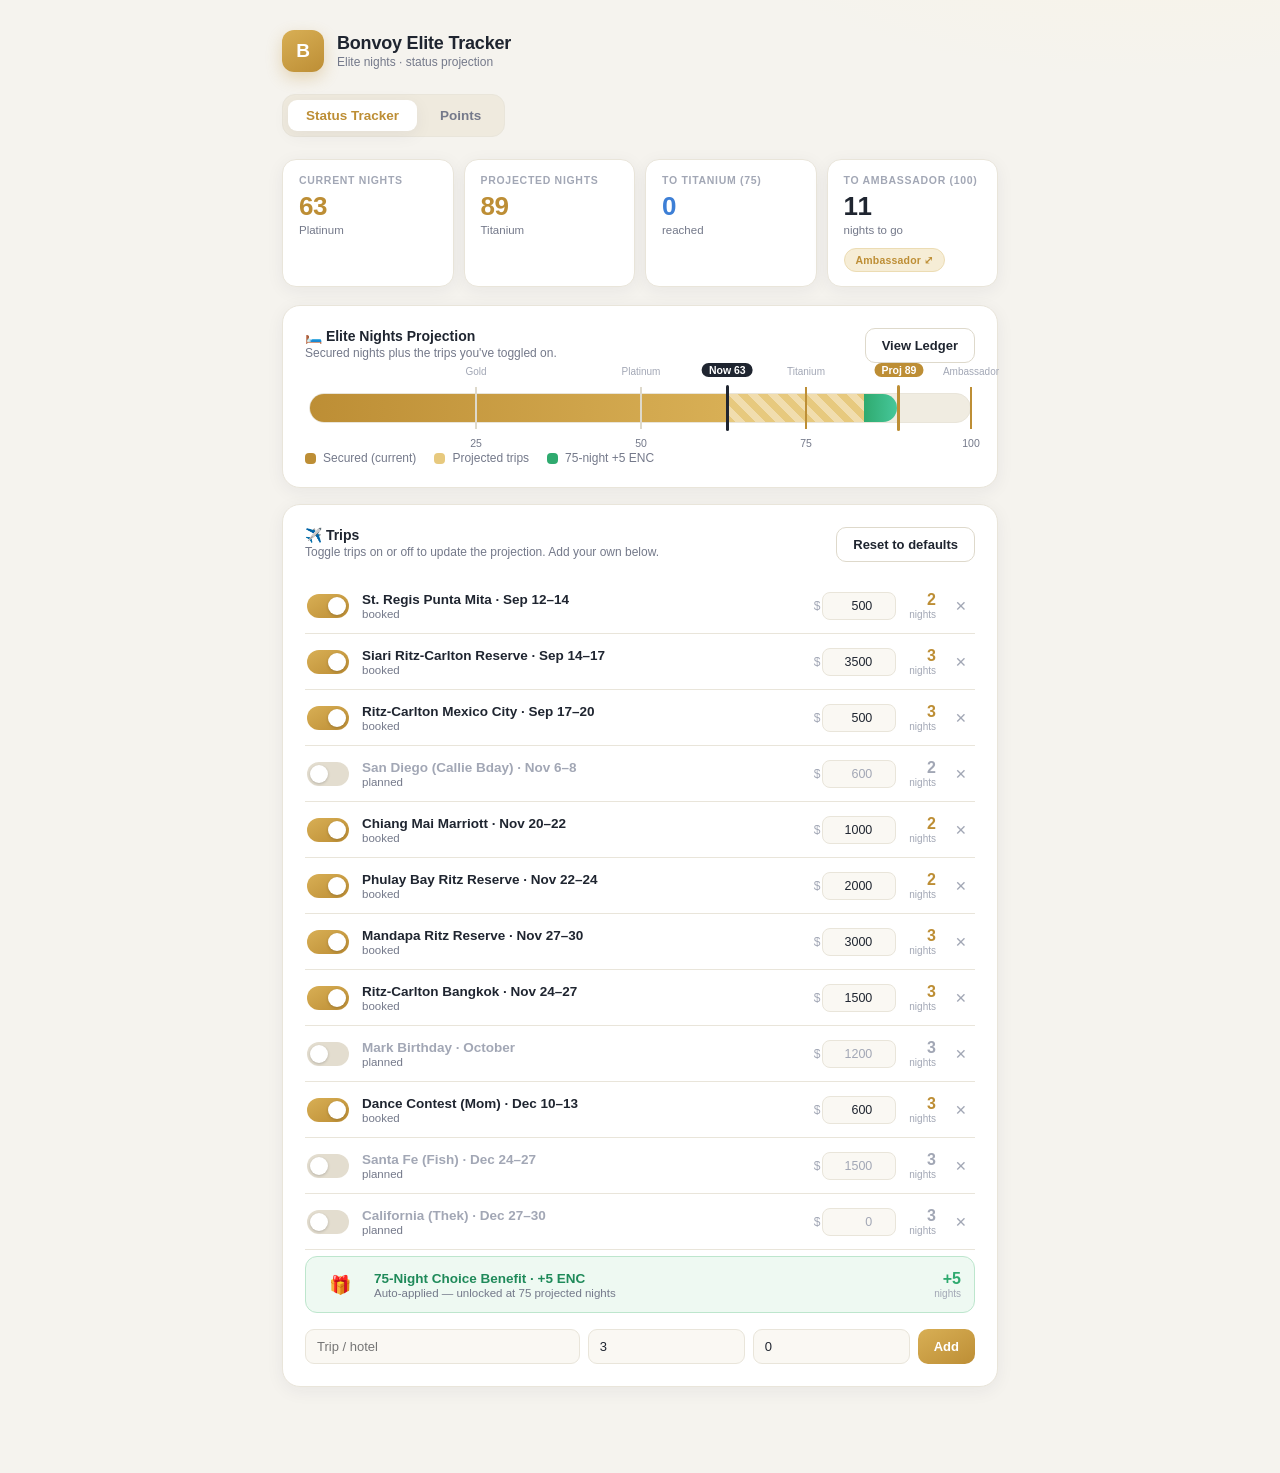
==== BonvoyTracker/index.html @ 9caab759 "Bonvoy: San Diego is planned + toggled off (defaults + migration) Co-Authored-By: Claude Opus 4.8 <n" ====
<!DOCTYPE html>
<html lang="en">
<head>
<meta charset="UTF-8" />
<meta name="viewport" content="width=device-width, initial-scale=1.0" />
<title>Bonvoy Elite Tracker</title>
<style>
  :root{
    --bg:#f5f3ee;
    --card:#ffffff;
    --ink:#1f2530;
    --muted:#74798a;
    --faint:#a2a7b5;
    --line:#e9e5da;
    --line-2:#ded9cb;
    --gold:#bd8e35;
    --gold-2:#d8af55;
    --gold-soft:#f6edd6;
    --green:#2faa6f;
    --blue:#3d7fd6;
    --amber:#d99a2b;
    --red:#d65b5b;
    --radius:18px;
    --shadow:0 4px 18px rgba(40,40,60,0.06);
    --shadow-lg:0 18px 50px rgba(40,40,60,0.18);
  }
  *{box-sizing:border-box;}
  html,body{margin:0;padding:0;}
  body{
    background:
      radial-gradient(900px 500px at 90% -15%, #faf3e2, transparent 60%),
      var(--bg);
    color:var(--ink);
    font-family:-apple-system,BlinkMacSystemFont,"Segoe UI",Inter,Roboto,Helvetica,Arial,sans-serif;
    -webkit-font-smoothing:antialiased;
    min-height:100vh;
  }
  .wrap{max-width:760px;margin:0 auto;padding:30px 22px 70px;}

  header.app{display:flex;align-items:center;gap:13px;margin-bottom:22px;}
  header .badge{width:42px;height:42px;border-radius:12px;background:linear-gradient(150deg,var(--gold-2),var(--gold));
    display:flex;align-items:center;justify-content:center;color:#fff;font-weight:800;font-size:19px;box-shadow:0 6px 16px rgba(189,142,53,.3);}
  header h1{font-size:18px;margin:0;font-weight:700;letter-spacing:-.2px;}
  header p{margin:1px 0 0;font-size:12px;color:var(--muted);}

  nav.tabs{display:flex;gap:5px;background:#efeade;border:1px solid var(--line);
    padding:5px;border-radius:13px;width:fit-content;margin-bottom:22px;}
  nav.tabs button{background:transparent;border:none;color:var(--muted);padding:8px 18px;border-radius:9px;
    font-size:13.5px;font-weight:600;cursor:pointer;transition:.15s;}
  nav.tabs button.active{background:var(--card);color:var(--gold);box-shadow:var(--shadow);}

  .view{display:none;animation:fade .22s ease;}
  .view.active{display:block;}
  @keyframes fade{from{opacity:0;transform:translateY(5px);}to{opacity:1;transform:none;}}

  .card{background:var(--card);border:1px solid var(--line);border-radius:var(--radius);padding:22px;box-shadow:var(--shadow);margin-bottom:16px;}
  .card h2{font-size:14px;margin:0 0 3px;font-weight:700;display:flex;align-items:center;gap:8px;}
  .card .sub{font-size:12px;color:var(--muted);margin:0 0 18px;}
  .head-row{display:flex;align-items:flex-start;justify-content:space-between;gap:12px;margin-bottom:16px;}
  .head-row h2{margin-bottom:2px;}
  .head-row .sub{margin:0;}

  /* stat row */
  .stats{display:flex;gap:10px;margin-bottom:18px;flex-wrap:wrap;}
  .stat{flex:1;min-width:120px;background:var(--card);border:1px solid var(--line);border-radius:14px;padding:14px 16px;box-shadow:var(--shadow);}
  .stat .l{font-size:10.5px;text-transform:uppercase;letter-spacing:.7px;color:var(--faint);font-weight:700;}
  .stat .v{font-size:26px;font-weight:800;margin-top:5px;letter-spacing:-.5px;}
  .stat .s{font-size:11.5px;color:var(--muted);margin-top:2px;}
  .stat.gold .v{color:var(--gold);}
  .stat.green .v{color:var(--green);}
  .stat.blue .v{color:var(--blue);}
  .stat .v.sm{font-size:18px;}
  .stat.expandable{cursor:pointer;transition:.15s;display:flex;flex-direction:column;}
  .stat.expandable:hover{border-color:var(--gold);box-shadow:0 6px 18px rgba(189,142,53,.16);}
  .tile-expand{margin-top:12px;align-self:flex-start;background:var(--gold-soft);border:1px solid #ecdcb3;color:var(--gold);
    font-size:10.5px;font-weight:700;padding:5px 11px;border-radius:999px;cursor:pointer;transition:.15s;letter-spacing:.2px;}
  .tile-expand:hover{background:linear-gradient(150deg,var(--gold-2),var(--gold));color:#fff;border-color:transparent;}

  /* projection bar */
  .track-wrap{margin:30px 4px 8px;}
  .track{position:relative;height:30px;border-radius:999px;background:#f0ece1;border:1px solid var(--line);}
  .seg{position:absolute;top:0;bottom:0;}
  .seg.secured{background:linear-gradient(90deg,var(--gold),var(--gold-2));border-radius:999px 0 0 999px;}
  .seg.proj{background:repeating-linear-gradient(45deg,#e7c97e,#e7c97e 7px,#f1ddae 7px,#f1ddae 14px);}
  .seg.bonus{background:linear-gradient(90deg,#2faa6f,#46c79a);}
  .seg.cap{border-radius:0 999px 999px 0;}
  .milestone{position:absolute;top:-7px;bottom:-7px;width:2px;background:var(--line-2);}
  .milestone.major{background:var(--gold);}
  .milestone .tk{position:absolute;bottom:-20px;left:50%;transform:translateX(-50%);font-size:10.5px;color:var(--muted);}
  .milestone .nm{position:absolute;top:-21px;left:50%;transform:translateX(-50%);font-size:10px;color:var(--faint);white-space:nowrap;}
  .marker{position:absolute;top:-9px;bottom:-9px;width:3px;border-radius:3px;z-index:4;}
  .marker .lab{position:absolute;top:-22px;left:50%;transform:translateX(-50%);font-size:10.5px;font-weight:700;padding:1px 7px;border-radius:7px;white-space:nowrap;}
  .marker.now{background:var(--ink);}
  .marker.now .lab{background:var(--ink);color:#fff;}
  .marker.pj{background:var(--gold);}
  .marker.pj .lab{background:var(--gold);color:#fff;}
  .legend{display:flex;gap:18px;margin-top:28px;}
  .legend span{font-size:12px;color:var(--muted);display:flex;align-items:center;gap:7px;}
  .dot{width:11px;height:11px;border-radius:4px;}
  .dot.secured{background:var(--gold);}
  .dot.proj{background:#e7c97e;}
  .dot.bonus{background:#2faa6f;}

  /* trips */
  .trip{display:flex;align-items:center;gap:13px;padding:13px 2px;border-bottom:1px solid var(--line);}
  .trip:last-of-type{border-bottom:none;}
  .trip .info{flex:1;}
  .trip .nm{font-size:13.5px;font-weight:600;}
  .trip .meta{font-size:11.5px;color:var(--muted);margin-top:1px;}
  .trip .nights{text-align:right;}
  .trip .nights b{font-size:16px;color:var(--gold);}
  .trip .nights span{font-size:10px;color:var(--faint);display:block;}
  .trip.off .nm,.trip.off .nights b{color:var(--faint);}
  .trip-trash{background:none;border:none;color:var(--faint);cursor:pointer;font-size:14px;padding:4px 6px;border-radius:6px;}
  .trip-trash:hover{color:var(--red);background:#fbe9e9;}
  .trip.bonus-trip{background:#eef9f2;border:1px solid #bde6cd;border-radius:12px;padding:13px;margin-top:6px;}
  .trip.bonus-trip .nm{color:#1f8a5a;}
  .trip.bonus-trip .nights b{color:#2faa6f;}
  .trip .gift{width:42px;height:24px;display:flex;align-items:center;justify-content:center;font-size:18px;flex:none;}
  .tspend{display:flex;align-items:center;gap:2px;flex:none;}
  .tspend .cur{font-size:12px;color:var(--faint);}
  .tspend .spend-in{width:74px;background:#faf8f3;border:1px solid var(--line);border-radius:8px;padding:6px 8px;font-size:12.5px;color:var(--ink);text-align:right;font-variant-numeric:tabular-nums;}
  .tspend .spend-in:focus{outline:none;border-color:var(--gold);background:#fff;}
  .trip.off .tspend .spend-in{color:var(--faint);}

  .sw{position:relative;width:42px;height:24px;flex:none;}
  .sw input{opacity:0;width:0;height:0;}
  .sw .slider{position:absolute;inset:0;background:#e3ddcf;border-radius:999px;transition:.2s;cursor:pointer;}
  .sw .slider:before{content:"";position:absolute;width:18px;height:18px;left:3px;top:3px;background:#fff;border-radius:50%;transition:.2s;box-shadow:0 1px 3px rgba(0,0,0,.2);}
  .sw input:checked + .slider{background:linear-gradient(150deg,var(--gold-2),var(--gold));}
  .sw input:checked + .slider:before{transform:translateX(18px);}

  .btn{background:var(--card);border:1px solid var(--line-2);color:var(--ink);border-radius:10px;padding:9px 16px;
    font-size:13px;font-weight:600;cursor:pointer;transition:.15s;}
  .btn:hover{border-color:var(--gold);color:var(--gold);}
  .btn.gold{background:linear-gradient(150deg,var(--gold-2),var(--gold));color:#fff;border:none;}
  .btn.gold:hover{filter:brightness(1.05);color:#fff;}
  .btn.link{background:none;border:none;color:var(--gold);padding:6px 4px;}
  .btn.link:hover{text-decoration:underline;}
  .back-btn{background:var(--card);border:1px solid var(--line-2);color:var(--muted);border-radius:10px;
    padding:8px 14px;font-size:13px;font-weight:600;cursor:pointer;margin-bottom:16px;transition:.15s;box-shadow:var(--shadow);}
  .back-btn:hover{border-color:var(--gold);color:var(--gold);}

  /* add trip form */
  .add{display:grid;grid-template-columns:1.4fr .8fr .8fr auto;gap:8px;margin-top:16px;}
  .add input{background:#faf8f3;border:1px solid var(--line);border-radius:9px;padding:9px 11px;font-size:13px;color:var(--ink);width:100%;}
  .add input:focus{outline:none;border-color:var(--gold);}

  /* ambassador */
  .lp-row{display:flex;justify-content:space-between;font-size:12.5px;margin-bottom:7px;}
  .lp-row .r{font-weight:700;}
  .lp{height:13px;border-radius:999px;background:#f0ece1;border:1px solid var(--line);position:relative;overflow:hidden;margin-bottom:22px;}
  .lp .f{position:absolute;left:0;top:0;bottom:0;border-radius:999px;}
  .lp .p{position:absolute;top:0;bottom:0;background:repeating-linear-gradient(45deg,#e7c97e,#e7c97e 6px,#f1ddae 6px,#f1ddae 12px);}
  .bd{margin-top:6px;border:1px solid var(--line);border-radius:13px;padding:6px 14px;background:#faf8f3;}
  .bd-h{font-size:10.5px;text-transform:uppercase;letter-spacing:.6px;color:var(--faint);font-weight:700;padding:10px 0 6px;}
  .bd-row{display:flex;justify-content:space-between;gap:12px;font-size:12.5px;padding:7px 0;border-top:1px solid #efece4;color:var(--ink);}
  .bd-row span:first-child{color:var(--muted);}
  .bd-row span:last-child{font-weight:600;font-variant-numeric:tabular-nums;}
  .bd-row.zero span{color:var(--faint);}
  .bd-row.total{font-weight:700;}
  .bd-row.total span{color:var(--ink);}
  .bd-row.total span:last-child{color:var(--green);}
  .verdict{display:flex;gap:12px;align-items:flex-start;padding:15px;border-radius:13px;border:1px solid var(--line);background:#faf8f3;margin-top:18px;}
  .verdict.good{background:#eef9f2;border-color:#bde6cd;}
  .verdict.warn{background:#fdf6e7;border-color:#f0dca6;}
  .verdict .ic{font-size:18px;}
  .verdict .t{font-size:13.5px;font-weight:700;}
  .verdict .d{font-size:12.5px;color:var(--muted);margin-top:2px;}

  /* modal */
  .modal-bg{position:fixed;inset:0;background:rgba(30,30,45,.45);backdrop-filter:blur(2px);display:none;align-items:flex-start;justify-content:center;padding:40px 18px;z-index:50;}
  .modal-bg.open{display:flex;}
  .modal{background:var(--card);border-radius:18px;box-shadow:var(--shadow-lg);max-width:640px;width:100%;max-height:84vh;overflow:auto;}
  .modal .mh{display:flex;align-items:center;justify-content:space-between;padding:18px 22px;border-bottom:1px solid var(--line);position:sticky;top:0;background:var(--card);}
  .modal .mh h2{margin:0;font-size:15px;}
  .modal .mclose{background:none;border:none;font-size:20px;cursor:pointer;color:var(--muted);line-height:1;}
  table{width:100%;border-collapse:collapse;font-size:12.5px;}
  thead th{text-align:left;font-size:10px;text-transform:uppercase;letter-spacing:.5px;color:var(--faint);font-weight:700;padding:9px 14px;border-bottom:1px solid var(--line);position:sticky;top:57px;background:var(--card);}
  tbody td{padding:9px 14px;border-bottom:1px solid #f1eee6;}
  td.n,th.n{text-align:right;font-variant-numeric:tabular-nums;white-space:nowrap;}
  .rt{font-weight:700;color:var(--gold);}
  .chip{font-size:11px;font-weight:600;padding:2px 8px;border-radius:999px;white-space:nowrap;}
  .c-completed{background:#eaf7ef;color:#2faa6f;}
  .c-booked{background:#fdf3df;color:#bd8e35;}
  .c-planned{background:#eaf1fb;color:#3d7fd6;}
  .c-promo{background:#f3edfb;color:#8a5fc0;}
  .c-creditcard{background:#eef0f8;color:#5a6bb0;}
  .c-choice{background:#e8f7f5;color:#1f9d8b;}
  .muted{color:var(--muted);}
  .qual-ctl{display:flex;justify-content:space-between;align-items:center;font-size:12.5px;color:var(--muted);margin:-6px 0 18px;}
  .qual-ctl input{width:96px;background:#faf8f3;border:1px solid var(--line);border-radius:8px;padding:5px 7px;font-size:12.5px;text-align:right;color:var(--ink);font-variant-numeric:tabular-nums;}
  .qual-ctl input:focus{outline:none;border-color:var(--gold);}
  /* points */
  .pts-ctl{display:grid;grid-template-columns:repeat(auto-fit,minmax(180px,1fr));gap:18px;}
  .pts-ctl label{display:flex;flex-direction:column;gap:7px;font-size:10.5px;text-transform:uppercase;letter-spacing:.6px;color:var(--faint);font-weight:700;}
  .pts-ctl select{appearance:none;-webkit-appearance:none;background:#faf8f3 url("data:image/svg+xml;charset=UTF-8,%3Csvg xmlns='http://www.w3.org/2000/svg' width='12' height='8'%3E%3Cpath fill='none' stroke='%23bd8e35' stroke-width='2' d='M1 1l5 5 5-5'/%3E%3C/svg%3E") no-repeat right 14px center;border:1px solid var(--line);border-radius:11px;padding:12px 38px 12px 14px;font-size:13.5px;color:var(--ink);font-weight:600;cursor:pointer;transition:.15s;box-shadow:var(--shadow);}
  .pts-ctl select:hover{border-color:var(--line-2);}
  .pts-ctl select:focus{outline:none;border-color:var(--gold);}
  #pts-table thead th{position:static;}
  #pts-table th,#pts-table td{padding:9px 7px;}
  #pts-table .mini-sel{padding:5px 4px;font-size:11px;max-width:104px;}
  #pts-table .spend-edit{width:64px;}
  .spend-edit{width:82px;background:#faf8f3;border:1px solid var(--line);border-radius:8px;padding:5px 7px;font-size:12.5px;color:var(--ink);text-align:right;font-variant-numeric:tabular-nums;}
  .spend-edit:focus{outline:none;border-color:var(--gold);background:#fff;}
  .mini-sel{background:#faf8f3;border:1px solid var(--line);border-radius:8px;padding:5px 6px;font-size:11.5px;color:var(--ink);font-weight:600;}
  .rate-edit{width:52px;background:#faf8f3;border:1px solid var(--line);border-radius:8px;padding:5px 6px;font-size:12.5px;color:var(--ink);text-align:right;font-variant-numeric:tabular-nums;}
  .mini-sel:focus,.rate-edit:focus{outline:none;border-color:var(--gold);background:#fff;}
  .promo-row{display:flex;align-items:center;gap:12px;padding:11px 2px;border-bottom:1px solid var(--line);}
  .promo-row:last-child{border-bottom:none;}
  .promo-row .pn{flex:1;font-size:13.5px;font-weight:600;}
  .promo-row .pp{font-size:13px;color:var(--gold);font-weight:700;}
  .bal-input{width:100%;background:transparent;border:none;border-bottom:2px dashed var(--line-2);font-size:26px;font-weight:800;color:var(--gold);letter-spacing:-.5px;padding:0 0 3px;font-variant-numeric:tabular-nums;}
  .bal-input:focus{outline:none;border-bottom-color:var(--gold);}
  tr.pl-open td{color:var(--muted);}
  tr.pl-open td:first-child{color:var(--ink);font-weight:600;}
  tr.pl-total td{border-top:2px solid var(--line-2);background:#faf8f3;font-weight:700;}
  @media(max-width:600px){.add{grid-template-columns:1fr 1fr;}.stats .stat{min-width:45%;}.pts-ctl{grid-template-columns:1fr;}}
</style>
</head>
<body>
<div class="wrap">
  <header class="app">
    <div class="badge">B</div>
    <div><h1>Bonvoy Elite Tracker</h1><p>Elite nights · status projection</p></div>
  </header>

  <nav class="tabs" id="tabs">
    <button data-tab="projection" class="active">Status Tracker</button>
    <button data-tab="points">Points</button>
  </nav>

  <!-- PROJECTION -->
  <section class="view active" id="view-projection">
    <div class="stats" id="proj-stats"></div>

    <div class="card">
      <div class="head-row">
        <div><h2>🛏️ Elite Nights Projection</h2><p class="sub">Secured nights plus the trips you've toggled on.</p></div>
        <button class="btn" id="ledger-btn">View Ledger</button>
      </div>
      <div class="track-wrap"><div class="track" id="track"></div></div>
      <div class="legend">
        <span><i class="dot secured"></i>Secured (current)</span>
        <span><i class="dot proj"></i>Projected trips</span>
        <span id="legend-bonus" style="display:none"><i class="dot bonus"></i>75-night +5 ENC</span>
      </div>
    </div>

    <div class="card">
      <div class="head-row">
        <div><h2>✈️ Trips</h2><p class="sub">Toggle trips on or off to update the projection. Add your own below.</p></div>
        <button class="btn" id="reset-btn" title="Clear saved edits and reload the built-in defaults">Reset to defaults</button>
      </div>
      <div id="trip-list"></div>
      <div class="add">
        <input id="t-name" placeholder="Trip / hotel" />
        <input id="t-nights" type="number" min="1" value="3" placeholder="Nights" />
        <input id="t-spend" type="number" min="0" value="0" placeholder="Spend $" />
        <button class="btn gold" id="t-add">Add</button>
      </div>
    </div>
  </section>

  <!-- AMBASSADOR -->
  <section class="view" id="view-ambassador">
    <button class="back-btn" id="amb-back">‹ Back to Status Tracker</button>
    <div class="stats" id="amb-stats"></div>
    <div class="card">
      <div class="head-row"><div><h2>👑 Ambassador Elite</h2><p class="sub">Requires 100 elite nights <b>and</b> $23,000 qualifying spend.</p></div></div>
      <div class="lp-row"><span>Elite Nights</span><span class="r" id="amb-n-lab"></span></div>
      <div class="lp"><div class="f" id="amb-n-f" style="background:var(--gold)"></div><div class="p" id="amb-n-p"></div></div>
      <div class="lp-row"><span>Qualifying Spend</span><span class="r" id="amb-s-lab"></span></div>
      <div class="lp"><div class="f" id="amb-s-f" style="background:var(--green)"></div><div class="p" id="amb-s-p"></div></div>
      <div class="qual-ctl"><span>Qualifying spend to date (actual)</span><span>$<input id="amb-qual" type="number" min="0" step="100"></span></div>
      <div id="amb-breakdown"></div>
      <div id="amb-verdict"></div>
    </div>
  </section>

  <!-- POINTS -->
  <section class="view" id="view-points">
    <div class="stats">
      <div class="stat gold">
        <div class="l">Total Points</div>
        <div class="v"><input id="pts-balance" class="bal-input" type="number" min="0" step="1000" placeholder="0"></div>
        <div class="s">current balance — editable</div>
      </div>
      <div class="stat green">
        <div class="l">Earned so far</div>
        <div class="v" id="pts-earned">0</div>
        <div class="s">completed stays</div>
      </div>
      <div class="stat gold">
        <div class="l">Projected Total</div>
        <div class="v" id="pts-projtotal">0</div>
        <div class="s">total + upcoming + promos</div>
      </div>
    </div>

    <div class="card">
      <div class="head-row">
        <div><h2>Upcoming — projected balance</h2><p class="sub">Toggled-on trips ahead, each adding to your Total Points. Status &amp; spend are editable per stay.</p></div>
        <button class="btn" id="pts-ledger-btn">View Ledger</button>
      </div>
      <div style="overflow-x:auto"><table id="pts-table"></table></div>
    </div>

    <div class="card">
      <div class="head-row"><div><h2>✨ Bonus &amp; promo points</h2><p class="sub">Welcome bonuses, promotions, or points not tied to a stay.</p></div></div>
      <div id="promo-list"></div>
      <div class="add" style="grid-template-columns:2fr 1fr auto;margin-top:14px">
        <input id="promo-name" placeholder="e.g. Q3 double-points promo">
        <input id="promo-pts" type="number" min="0" step="500" placeholder="Points">
        <button class="btn gold" id="promo-add">Add</button>
      </div>
    </div>
  </section>
</div>

<!-- LEDGER MODAL -->
<div class="modal-bg" id="modal-bg">
  <div class="modal">
    <div class="mh"><h2>📒 Elite Night Ledger</h2><button class="mclose" id="modal-close">✕</button></div>
    <table><thead><tr><th>Status</th><th>Item</th><th class="n">Nights</th><th class="n">Running</th><th class="n">Spend</th></tr></thead>
      <tbody id="ledger-body"></tbody></table>
  </div>
</div>

<!-- POINTS LEDGER MODAL (past stays) -->
<div class="modal-bg" id="pts-modal-bg">
  <div class="modal">
    <div class="mh"><h2>🎯 Points Ledger — past stays</h2><button class="mclose" id="pts-modal-close">✕</button></div>
    <table><thead><tr><th>Stay</th><th>Status</th><th>Card</th><th class="n">Spend</th><th class="n">Points</th><th class="n">Running</th></tr></thead>
      <tbody id="pts-hist-body"></tbody></table>
  </div>
</div>

<script>
const AMB_SPEND = 23000;
const money = n => '$'+Number(n||0).toLocaleString();
function statusFor(n){ if(n>=100)return'Ambassador'; if(n>=75)return'Titanium'; if(n>=50)return'Platinum'; if(n>=25)return'Gold'; if(n>=10)return'Silver'; return'Member'; }

// Secured ledger = nights you already hold (61). Completed-stay spend is editable & persisted;
// hotel-stay spends below are pre-filled ESTIMATES you can adjust.
function defaultSecured(){return[
  {id:'cc1', status:'creditcard', label:'Bonvoy Brilliant (+25 ENC)', nights:25, spend:0, editable:false},
  {id:'cc2', status:'creditcard', label:'Bonvoy Business (+15 ENC)', nights:15, spend:0, editable:false},
  {id:'s1',  status:'completed',  label:'Ritz-Carlton Half Moon Bay · Mar 21–23', nights:2, spend:3000, editable:true},
  {id:'p1',  status:'promo',      label:'Promotional Elite Night Credit', nights:1, spend:0, editable:false},
  {id:'s2',  status:'completed',  label:'Ritz-Carlton Dallas Las Colinas · May 20–21', nights:1, spend:400, editable:true},
  {id:'s3',  status:'completed',  label:'Renaissance Dallas · May 23–24', nights:1, spend:250, editable:true},
  {id:'s4',  status:'completed',  label:'Renaissance Austin · May 24–25', nights:1, spend:250, editable:true},
  {id:'s5',  status:'completed',  label:'Renaissance Austin · May 25–28', nights:3, spend:750, editable:true},
  {id:'ch1', status:'choice',     label:'50-Night Choice Benefit (+5 ENC)', nights:5, spend:0, editable:false},
  {id:'s6',  status:'completed',  label:'Courtyard NYC Central Park · May 31–Jun 7', nights:7, spend:2450, editable:true},
  {id:'s7',  status:'completed',  label:'Vespera Resort Pismo Beach · Sep 5–7', nights:2, spend:400, editable:true},
];}
let SECURED = loadSecured();
function loadSecured(){
  let sec=null;
  try{const s=JSON.parse(localStorage.getItem('bonvoy_secured_v1'));if(Array.isArray(s)&&s.length)sec=s;}catch(e){}
  if(!sec) sec=defaultSecured();
  // one-time: fold in the now-completed Vespera Pismo Beach stay
  try{
    if(localStorage.getItem('bonvoy_mig_vespera')!=='1'){
      const v=defaultSecured().find(e=>e.id==='s7');
      if(v && !sec.some(e=>e.id==='s7')) sec.push(v);
      localStorage.setItem('bonvoy_mig_vespera','1');
    }
  }catch(e){}
  return sec;
}
function saveSecured(){ localStorage.setItem('bonvoy_secured_v1', JSON.stringify(SECURED)); }
const securedNights = ()=>SECURED.reduce((s,e)=>s+Number(e.nights||0),0);
const securedSpend  = ()=>SECURED.reduce((s,e)=>s+Number(e.spend||0),0);
// Qualifying spend to date (authoritative actual; editable on the Ambassador tab)
let QUAL = (()=>{ const v=localStorage.getItem('bonvoy_qual_v1'); return v!==null?Number(v):6695; })();
function saveQual(){ localStorage.setItem('bonvoy_qual_v1', String(QUAL)); }

// ---- Points model ----
const TIER_BONUS={Silver:0.10,Gold:0.25,Platinum:0.50,Titanium:0.75,Ambassador:0.75};
const CARD_MULT={brilliant:6,business:6,amexplat:5,csr:10,none:0};
const CARD_LABEL={brilliant:'Brilliant 6×',business:'Business 6×',amexplat:'Amex Platinum 5×',csr:'CSR 10×',none:'No card'};
const CARD_KEYS=['brilliant','business','amexplat','csr','none'];
const CARD_SHORT={brilliant:'Brilliant',business:'Business',amexplat:'Amex Plat',csr:'CSR',none:'None'};
let PTS = loadPts();
function loadPts(){ try{const s=JSON.parse(localStorage.getItem('bonvoy_pts_v1'));if(s&&s.tier)return s;}catch(e){} return {tier:'Platinum',card:'brilliant',base:10}; }
function savePts(){ localStorage.setItem('bonvoy_pts_v1', JSON.stringify(PTS)); }

function defaultTrips(){return[
  {id:'stregis_pm', status:'booked', name:'St. Regis Punta Mita · Sep 12–14',       nights:2, spend:500,  on:true},
  {id:'siari',      status:'booked', name:'Siari Ritz-Carlton Reserve · Sep 14–17', nights:3, spend:3500, on:true},
  {id:'b1', status:'booked',  name:'Ritz-Carlton Mexico City · Sep 17–20', nights:3, spend:500,  on:true},
  {id:'sandiego', status:'planned', name:'San Diego (Callie Bday) · Nov 6–8', nights:2, spend:600, on:false},
  {id:'b2', status:'booked',  name:'Chiang Mai Marriott · Nov 20–22',      nights:2, spend:1000, on:true},
  {id:'b3', status:'booked',  name:'Phulay Bay Ritz Reserve · Nov 22–24',  nights:2, spend:2000, on:true},
  {id:'b4', status:'booked',  name:'Mandapa Ritz Reserve · Nov 27–30',     nights:3, spend:3000, on:true},
  {id:'b5', status:'booked',  name:'Ritz-Carlton Bangkok · Nov 24–27',     nights:3, spend:1500, on:true},
  {id:'h2', status:'planned', name:'Mark Birthday · October',              nights:3, spend:1200, on:false},
  {id:'dance', status:'booked', name:'Dance Contest (Mom) · Dec 10–13',    nights:3, spend:600,  on:true},
  {id:'santafe',      status:'planned', name:'Santa Fe (Fish) · Dec 24–27', nights:3, spend:1500, on:false},
  {id:'santafe_thek', status:'planned', name:'California (Thek) · Dec 27–30', nights:3, spend:0,  on:false},
];}

let TRIPS = load();
function load(){
  let trips=null;
  try{const s=JSON.parse(localStorage.getItem('bonvoy_v2'));if(Array.isArray(s)&&s.length)trips=s;}catch(e){}
  if(!trips) trips=defaultTrips();
  // one-time migration: fold the Sept 2026 trips into already-saved data
  try{
    if(localStorage.getItem('bonvoy_mig_sept2026')!=='1'){
      defaultTrips().filter(d=>['pismo','stregis_pm','siari'].includes(d.id))
        .forEach(n=>{ if(!trips.some(t=>t.id===n.id)) trips.push(n); });
      localStorage.setItem('bonvoy_mig_sept2026','1');
    }
    // one-time: remove Bridget Birthday (h1) — it's the Pismo Beach trip now
    if(localStorage.getItem('bonvoy_mig_rm_bridget')!=='1'){
      trips=trips.filter(t=>t.id!=='h1');
      localStorage.setItem('bonvoy_mig_rm_bridget','1');
    }
    // one-time: December Vacation is 3 nights / $5,000
    if(localStorage.getItem('bonvoy_mig_dec3n')!=='1'){
      const d=trips.find(t=>t.id==='h3'); if(d){ d.nights=3; d.spend=5000; }
      localStorage.setItem('bonvoy_mig_dec3n','1');
    }
    // one-time: add Dance Contest (Mom) trip
    if(localStorage.getItem('bonvoy_mig_dance')!=='1'){
      const d=defaultTrips().find(t=>t.id==='dance');
      if(d && !trips.some(t=>t.id==='dance')) trips.push(d);
      localStorage.setItem('bonvoy_mig_dance','1');
    }
    // one-time: Ritz-Carlton Bangkok is booked
    if(localStorage.getItem('bonvoy_mig_bkk_booked')!=='1'){
      const d=trips.find(t=>t.id==='b5'); if(d) d.status='booked';
      localStorage.setItem('bonvoy_mig_bkk_booked','1');
    }
    // one-time: Pismo Beach is past — remove from upcoming trips (now in completed history)
    if(localStorage.getItem('bonvoy_mig_pismo_done')!=='1'){
      trips=trips.filter(t=>t.id!=='pismo');
      localStorage.setItem('bonvoy_mig_pismo_done','1');
    }
    // one-time: add Santa Fe (potential) trip
    if(localStorage.getItem('bonvoy_mig_santafe')!=='1'){
      const d=defaultTrips().find(t=>t.id==='santafe');
      if(d && !trips.some(t=>t.id==='santafe')) trips.push(d);
      localStorage.setItem('bonvoy_mig_santafe','1');
    }
    // one-time: replace December Vacation with dated Santa Fe (Fish/Thek) trips
    if(localStorage.getItem('bonvoy_mig_dec_santafe')!=='1'){
      trips=trips.filter(t=>t.id!=='h3');
      const s=trips.find(t=>t.id==='santafe'); if(s){ s.name='Santa Fe (Fish) · Dec 24–27'; s.nights=3; }
      const th=defaultTrips().find(t=>t.id==='santafe_thek');
      if(th && !trips.some(t=>t.id==='santafe_thek')) trips.push(th);
      localStorage.setItem('bonvoy_mig_dec_santafe','1');
    }
    // one-time: Dec 27–30 (Thek) is California, not Santa Fe
    if(localStorage.getItem('bonvoy_mig_thek_ca')!=='1'){
      const t=trips.find(x=>x.id==='santafe_thek'); if(t) t.name='California (Thek) · Dec 27–30';
      localStorage.setItem('bonvoy_mig_thek_ca','1');
    }
    // one-time: Ritz Mexico City spend $500; add San Diego (Callie Bday) trip
    if(localStorage.getItem('bonvoy_mig_mxspend_sd')!=='1'){
      const mx=trips.find(t=>t.id==='b1'); if(mx) mx.spend=500;
      const sd=defaultTrips().find(t=>t.id==='sandiego');
      if(sd && !trips.some(t=>t.id==='sandiego')) trips.push(sd);
      localStorage.setItem('bonvoy_mig_mxspend_sd','1');
    }
    // one-time: San Diego is planned (not booked) and toggled off
    if(localStorage.getItem('bonvoy_mig_sd_planned')!=='1'){
      const sd=trips.find(t=>t.id==='sandiego'); if(sd){ sd.status='planned'; sd.on=false; }
      localStorage.setItem('bonvoy_mig_sd_planned','1');
    }
  }catch(e){}
  return trips;
}
function save(){ localStorage.setItem('bonvoy_v2', JSON.stringify(TRIPS)); }

function calc(){
  const onTrips = TRIPS.filter(t=>t.on);
  const tripNights = onTrips.reduce((s,t)=>s+Number(t.nights||0),0);
  const tripSpend  = onTrips.reduce((s,t)=>s+Number(t.spend||0),0);
  const baseProjected = securedNights() + tripNights;   // before the 75-night benefit
  const bonus75 = baseProjected >= 75 ? 5 : 0;          // +5 ENC unlocked at 75 projected nights
  return {
    current: securedNights(),
    baseProjected,
    bonus75,
    projected: baseProjected + bonus75,
    securedSpend: QUAL,
    projectedSpend: QUAL + tripSpend,
  };
}

const $ = s=>document.querySelector(s);

function render(){
  const c = calc();
  // stats
  $('#proj-stats').innerHTML = [
    {l:'Current Nights', v:c.current, s:statusFor(c.current), cls:'gold'},
    {l:'Projected Nights', v:c.projected, s:statusFor(c.projected), cls:'gold'},
    {l:'To Titanium (75)', v:Math.max(0,75-c.projected), s:c.projected>=75?'reached':'nights to go', cls:'blue'},
    {l:'To Ambassador (100)', v:Math.max(0,100-c.projected), s:c.projected>=100?'reached':'nights to go', cls:'', expand:true},
  ].map(x=>`<div class="stat ${x.cls} ${x.expand?'expandable':''}" ${x.expand?'data-expand="ambassador"':''}>
      <div class="l">${x.l}</div><div class="v">${x.v}</div><div class="s">${x.s}</div>
      ${x.expand?'<button class="tile-expand" data-expand="ambassador" title="Open Ambassador tracker">Ambassador&nbsp;⤢</button>':''}</div>`).join('');
  document.querySelectorAll('[data-expand]').forEach(el=>el.addEventListener('click',e=>{ e.stopPropagation(); activateTab('ambassador'); }));

  renderTrack(c);
  renderTrips(c);
  renderAmbassador(c);
  renderPoints(c);
  save(); saveSecured(); savePts();
}

function renderTrack(c){
  const pct = n=>Math.min(100,n); // domain 0..100 nights == 0..100%
  const tripExtra = c.baseProjected - c.current;       // nights from trips
  const projExtra = c.projected - c.current;           // total projected beyond now
  const ms=[25,50,75,100], names={25:'Gold',50:'Platinum',75:'Titanium',100:'Ambassador'};
  const milestones = ms.map(m=>`<div class="milestone ${m>=75?'major':''}" style="left:${pct(m)}%"><div class="nm">${names[m]}</div><div class="tk">${m}</div></div>`).join('');
  $('#track').innerHTML =
    `<div class="seg secured ${projExtra<=0?'cap':''}" style="left:0;width:${pct(c.current)}%"></div>`+
    (tripExtra>0?`<div class="seg proj ${c.bonus75?'':'cap'}" style="left:${pct(c.current)}%;width:${pct(tripExtra)}%"></div>`:'')+
    (c.bonus75?`<div class="seg bonus cap" style="left:${pct(c.baseProjected)}%;width:${pct(c.bonus75)}%"></div>`:'')+
    milestones+
    `<div class="marker now" style="left:${pct(c.current)}%"><div class="lab">Now ${c.current}</div></div>`+
    (projExtra>0?`<div class="marker pj" style="left:${pct(c.projected)}%"><div class="lab">Proj ${c.projected}</div></div>`:'');
  $('#legend-bonus').style.display = c.bonus75 ? 'flex' : 'none';
}

function renderTrips(c){
  const bonusRow = c.bonus75 ? `
    <div class="trip bonus-trip">
      <div class="gift">🎁</div>
      <div class="info"><div class="nm">75-Night Choice Benefit · +5 ENC</div><div class="meta">Auto-applied — unlocked at 75 projected nights</div></div>
      <div class="nights"><b>+5</b><span>nights</span></div>
    </div>` : '';
  $('#trip-list').innerHTML = TRIPS.map(t=>`
    <div class="trip ${t.on?'':'off'}">
      <label class="sw"><input type="checkbox" data-on="${t.id}" ${t.on?'checked':''}><span class="slider"></span></label>
      <div class="info"><div class="nm">${t.name}</div><div class="meta">${t.status}</div></div>
      <div class="tspend"><span class="cur">$</span><input class="spend-in" type="number" min="0" step="100" value="${t.spend}" data-spend="${t.id}" title="Estimated spend"></div>
      <div class="nights"><b>${t.nights}</b><span>nights</span></div>
      <button class="trip-trash" data-del="${t.id}">✕</button>
    </div>`).join('') + bonusRow;
  $('#trip-list').querySelectorAll('[data-on]').forEach(cb=>cb.addEventListener('change',e=>{
    const t=TRIPS.find(x=>x.id===e.target.dataset.on); if(t){t.on=e.target.checked; render();}
  }));
  $('#trip-list').querySelectorAll('[data-spend]').forEach(inp=>inp.addEventListener('change',e=>{
    const t=TRIPS.find(x=>x.id===e.target.dataset.spend); if(t){t.spend=Number(e.target.value)||0; render();}
  }));
  $('#trip-list').querySelectorAll('[data-del]').forEach(b=>b.addEventListener('click',e=>{
    TRIPS=TRIPS.filter(x=>x.id!==e.target.dataset.del); render();
  }));
}

function renderAmbassador(c){
  if(document.activeElement!==$('#amb-qual')) $('#amb-qual').value=QUAL;
  const nightPct=Math.min(100,(c.projected/100)*100), curNightPct=Math.min(100,(c.current/100)*100);
  const spendPct=Math.min(100,(c.projectedSpend/AMB_SPEND)*100), curSpendPct=Math.min(100,(c.securedSpend/AMB_SPEND)*100);
  $('#amb-stats').innerHTML=[
    {l:'Projected Nights', v:c.projected, s:`of 100 · ${Math.max(0,100-c.projected)} to go`, cls:'gold'},
    {l:'Projected Spend', v:money(c.projectedSpend), s:`of ${money(AMB_SPEND)}`, cls:'green', sm:true},
    {l:'Spend Remaining', v:money(Math.max(0,AMB_SPEND-c.projectedSpend)), s:'qualifying spend', cls:'', sm:true},
  ].map(x=>`<div class="stat ${x.cls}"><div class="l">${x.l}</div><div class="v ${x.sm?'sm':''}">${x.v}</div><div class="s">${x.s}</div></div>`).join('');

  $('#amb-n-lab').textContent=`${c.projected} / 100`;
  $('#amb-n-f').style.width=curNightPct+'%';
  $('#amb-n-p').style.left=curNightPct+'%'; $('#amb-n-p').style.width=(nightPct-curNightPct)+'%';
  $('#amb-s-lab').textContent=`${money(c.projectedSpend)} / ${money(AMB_SPEND)}`;
  $('#amb-s-f').style.width=curSpendPct+'%';
  $('#amb-s-p').style.left=curSpendPct+'%'; $('#amb-s-p').style.width=(spendPct-curSpendPct)+'%';

  // spend breakdown — where projected spend comes from
  const onTrips=TRIPS.filter(t=>t.on);
  let bd='';
  if(c.securedSpend>0) bd+=`<div class="bd-row"><span>Qualifying spend to date</span><span>${money(c.securedSpend)}</span></div>`;
  onTrips.forEach(t=>{ bd+=`<div class="bd-row ${t.spend?'':'zero'}"><span>${t.name}</span><span>${money(t.spend)}</span></div>`; });
  if(!onTrips.length && c.securedSpend===0) bd=`<div class="bd-row zero"><span>No projected trips turned on</span><span>—</span></div>`;
  $('#amb-breakdown').innerHTML=`<div class="bd"><div class="bd-h">Projected spend from trips turned on</div>${bd}
    <div class="bd-row total"><span>Projected total</span><span>${money(c.projectedSpend)}</span></div></div>`;

  const nightsOk=c.projected>=100, spendOk=c.projectedSpend>=AMB_SPEND;
  let v;
  if(nightsOk&&spendOk) v={cls:'good',ic:'👑',t:'On track for Ambassador',d:'Projected to clear both 100 nights and the spend requirement.'};
  else v={cls:'warn',ic:'⏳',t:'Not yet projected for Ambassador',d:`Need ${Math.max(0,100-c.projected)} more nights and ${money(Math.max(0,AMB_SPEND-c.projectedSpend))} more qualifying spend. Toggle on more trips to model a path.`};
  $('#amb-verdict').innerHTML=`<div class="verdict ${v.cls}" style="margin-top:18px"><div class="ic">${v.ic}</div><div><div class="t">${v.t}</div><div class="d">${v.d}</div></div></div>`;
}

const P = n => Math.round(n).toLocaleString();
const TIERS=['Silver','Gold','Platinum','Titanium','Ambassador'];
function tierOptions(sel){ return TIERS.map(t=>`<option value="${t}" ${t===sel?'selected':''}>${t}</option>`).join(''); }
function cardOptions(sel){ return CARD_KEYS.map(k=>`<option value="${k}" ${k===(sel||'brilliant')?'selected':''}>${CARD_SHORT[k]} ${CARD_MULT[k]}×</option>`).join(''); }

function ptRow(r, label, chip, runVal){
  return `<tr>
    <td>${r.name} <span class="chip ${chip}">${label}</span></td>
    <td><select class="tier-edit mini-sel" data-editid="${r.id}">${tierOptions(r.tier)}</select></td>
    <td><select class="card-edit mini-sel" data-editid="${r.id}">${cardOptions(r.cardKey)}</select></td>
    <td class="n">$<input class="spend-edit" type="number" min="0" step="50" value="${r.spend}" data-editid="${r.id}"></td>
    <td class="n">+${P(r.total)}</td>
    <td class="n rt">${P(runVal)}</td>
  </tr>`;
}

function renderPoints(c){
  const baseRate=Number(PTS.base)||10;
  if(document.activeElement!==$('#pts-balance')) $('#pts-balance').value = PTS.balance||'';

  const build=(arr,phase)=>arr.map(e=>{
    const tier=e.tier||PTS.tier, cardKey=e.card||PTS.card, cmult=CARD_MULT[cardKey], spend=Number(e.spend)||0;
    const base=spend*baseRate, elite=Math.round(base*TIER_BONUS[tier]), card=spend*cmult;
    return {id:e.id, name:e.name||e.label, spend, tier, cardKey, base, elite, card, total:base+elite+card, phase};
  });
  const earnedRows=build(SECURED.filter(e=>e.status==='completed'&&Number(e.spend)>0),'earned');
  const projRows=build(TRIPS.filter(t=>t.on&&Number(t.spend)>0),'projected');
  const rows=earnedRows.concat(projRows);
  const promos=PTS.promos||[];
  const promoPts=promos.reduce((s,p)=>s+Number(p.pts||0),0);
  const sum=(arr,k)=>arr.reduce((s,r)=>s+r[k],0);
  const earned=sum(earnedRows,'total'), proj=sum(projRows,'total');
  const balance=Number(PTS.balance)||0;
  const projTotal=balance+proj+promoPts;

  // three stat values (Total Points is a static, settable input)
  $('#pts-earned').textContent=P(earned);
  $('#pts-projtotal').textContent=P(projTotal);

  // promos list
  $('#promo-list').innerHTML = promos.length
    ? promos.map(p=>`<div class="promo-row"><div class="pn">${p.label}</div><div class="pp">${P(p.pts)} pts</div><button class="trip-trash" data-promodel="${p.id}">✕</button></div>`).join('')
    : '<p class="sub" style="margin:0">No bonus or promo points added yet.</p>';
  $('#promo-list').querySelectorAll('[data-promodel]').forEach(b=>b.addEventListener('click',e=>{
    PTS.promos=(PTS.promos||[]).filter(p=>p.id!==e.target.dataset.promodel); render();
  }));

  // ---- Upcoming ledger (on screen): running projected balance from Total Points ----
  const ledHead=`<thead><tr><th>Item</th><th>Status</th><th>Card</th><th class="n">Spend</th><th class="n">Points</th><th class="n">Balance</th></tr></thead>`;
  let run=balance;
  let up=`<tr class="pl-open"><td>Current balance</td><td></td><td></td><td class="n"></td><td class="n">—</td><td class="n rt">${P(run)}</td></tr>`;
  projRows.forEach(r=>{ run+=r.total; up+=ptRow(r,'Upcoming','c-planned',run); });
  promos.forEach(p=>{ run+=Number(p.pts||0); up+=`<tr><td>✨ ${p.label} <span class="chip c-promo">Promo</span></td><td></td><td></td><td class="n"></td><td class="n">+${P(p.pts)}</td><td class="n rt">${P(run)}</td></tr>`; });
  if(projRows.length===0&&promos.length===0) up+=`<tr><td colspan="6" style="color:var(--faint);padding:12px">No upcoming trips toggled on — toggle trips in Status Tracker, or add promo points above.</td></tr>`;
  up+=`<tr class="pl-total"><td>Projected balance</td><td></td><td></td><td></td><td></td><td class="n rt">${P(run)}</td></tr>`;
  $('#pts-table').innerHTML=ledHead+`<tbody>${up}</tbody>`;

  // ---- Past ledger (modal): running earned ----
  let er=0;
  $('#pts-hist-body').innerHTML = earnedRows.length
    ? earnedRows.map(r=>{ er+=r.total; return ptRow(r,'Earned','c-completed',er); }).join('')
      + `<tr class="pl-total"><td>Total earned</td><td></td><td></td><td></td><td></td><td class="n rt" style="color:var(--green)">${P(er)}</td></tr>`
    : `<tr><td colspan="6" style="color:var(--faint);padding:12px">No completed stays with spend yet.</td></tr>`;
}

function setField(id, field, val){
  const e=SECURED.find(x=>x.id===id)||TRIPS.find(x=>x.id===id);
  if(!e) return;
  if(field==='spend') e.spend=Number(val)||0;
  else e[field]=val;   // tier or card
  render();
  if($('#modal-bg').classList.contains('open')) renderLedger();
}

function renderLedger(){
  let rt=0;
  const secRows = SECURED.map(e=>{ rt+=e.nights; return row(e.status,e.label,e.nights,rt,e.spend,e.editable?e.id:null); }).join('');
  const c = calc();
  let tripRows = TRIPS.filter(t=>t.on).map(t=>{ rt+=Number(t.nights); return row(t.status,t.name,t.nights,rt,t.spend,t.id); }).join('');
  if(c.bonus75){ rt+=c.bonus75; tripRows += row('choice','75-Night Choice Benefit (+5 ENC)',c.bonus75,rt,0,null); }
  $('#ledger-body').innerHTML = secRows +
    `<tr><td colspan="5" style="padding:10px 14px;font-size:10px;text-transform:uppercase;letter-spacing:.6px;color:var(--faint);font-weight:700;background:#faf8f3;">Projected trips (toggled on)</td></tr>` +
    (tripRows||`<tr><td colspan="5" style="color:var(--faint);padding:12px 14px;">No trips toggled on.</td></tr>`);
}
function row(status,label,nights,rt,spend,editId){
  const names={completed:'Completed',booked:'Booked',planned:'Planned',promo:'Promo',creditcard:'Credit Card',choice:'Choice'};
  const spendCell = (editId!=null)
    ? `$<input class="spend-edit lg-spend" type="number" min="0" step="50" value="${spend||0}" data-editid="${editId}">`
    : (spend?money(spend):'—');
  return `<tr><td><span class="chip c-${status}">${names[status]}</span></td><td>${label}</td>
    <td class="n">+${nights}</td><td class="n rt">${rt}</td><td class="n">${spendCell}</td></tr>`;
}

// events
function activateTab(tab){
  document.querySelectorAll('#tabs button').forEach(b=>b.classList.toggle('active',b.dataset.tab===tab));
  document.querySelectorAll('.view').forEach(v=>v.classList.toggle('active',v.id==='view-'+tab));
  window.scrollTo({top:0,behavior:'smooth'});
}
$('#tabs').addEventListener('click',e=>{ if(e.target.tagName==='BUTTON') activateTab(e.target.dataset.tab); });
$('#amb-back').addEventListener('click',()=>activateTab('projection'));
$('#pts-balance').addEventListener('input',e=>{ PTS.balance=Number(e.target.value)||0; savePts(); render(); });
$('#amb-qual').addEventListener('input',e=>{ QUAL=Number(e.target.value)||0; saveQual(); render(); });
$('#reset-btn').addEventListener('click',()=>{
  if(confirm('Reset all trips and stays to the built-in defaults? This clears your saved edits on this device.')){
    Object.keys(localStorage).filter(k=>k.indexOf('bonvoy_')===0).forEach(k=>localStorage.removeItem(k));
    location.reload();
  }
});
$('#promo-add').addEventListener('click',()=>{
  const label=$('#promo-name').value.trim(), pts=Number($('#promo-pts').value)||0;
  if(!label||!pts) return;
  PTS.promos=PTS.promos||[]; PTS.promos.push({id:'pr'+Date.now(),label,pts});
  $('#promo-name').value=''; $('#promo-pts').value=''; render();
});
// unified per-stay editing across ledger + points table (spend / status / base rate)
document.addEventListener('change',e=>{
  const t=e.target; if(!t.dataset||!t.dataset.editid) return;
  if(t.classList.contains('spend-edit')) setField(t.dataset.editid,'spend',t.value);
  else if(t.classList.contains('tier-edit')) setField(t.dataset.editid,'tier',t.value);
  else if(t.classList.contains('card-edit')) setField(t.dataset.editid,'card',t.value);
});
$('#ledger-btn').addEventListener('click',()=>{ renderLedger(); $('#modal-bg').classList.add('open'); });
$('#modal-close').addEventListener('click',()=>$('#modal-bg').classList.remove('open'));
$('#modal-bg').addEventListener('click',e=>{ if(e.target.id==='modal-bg') $('#modal-bg').classList.remove('open'); });
$('#pts-ledger-btn').addEventListener('click',()=>$('#pts-modal-bg').classList.add('open'));
$('#pts-modal-close').addEventListener('click',()=>$('#pts-modal-bg').classList.remove('open'));
$('#pts-modal-bg').addEventListener('click',e=>{ if(e.target.id==='pts-modal-bg') $('#pts-modal-bg').classList.remove('open'); });
$('#t-add').addEventListener('click',()=>{
  const name=$('#t-name').value.trim(); if(!name)return;
  TRIPS.push({id:'u'+Date.now(),status:'planned',name,nights:Number($('#t-nights').value)||1,spend:Number($('#t-spend').value)||0,on:true});
  $('#t-name').value='';$('#t-nights').value=3;$('#t-spend').value=0; render();
});

render();
</script>
</body>
</html>
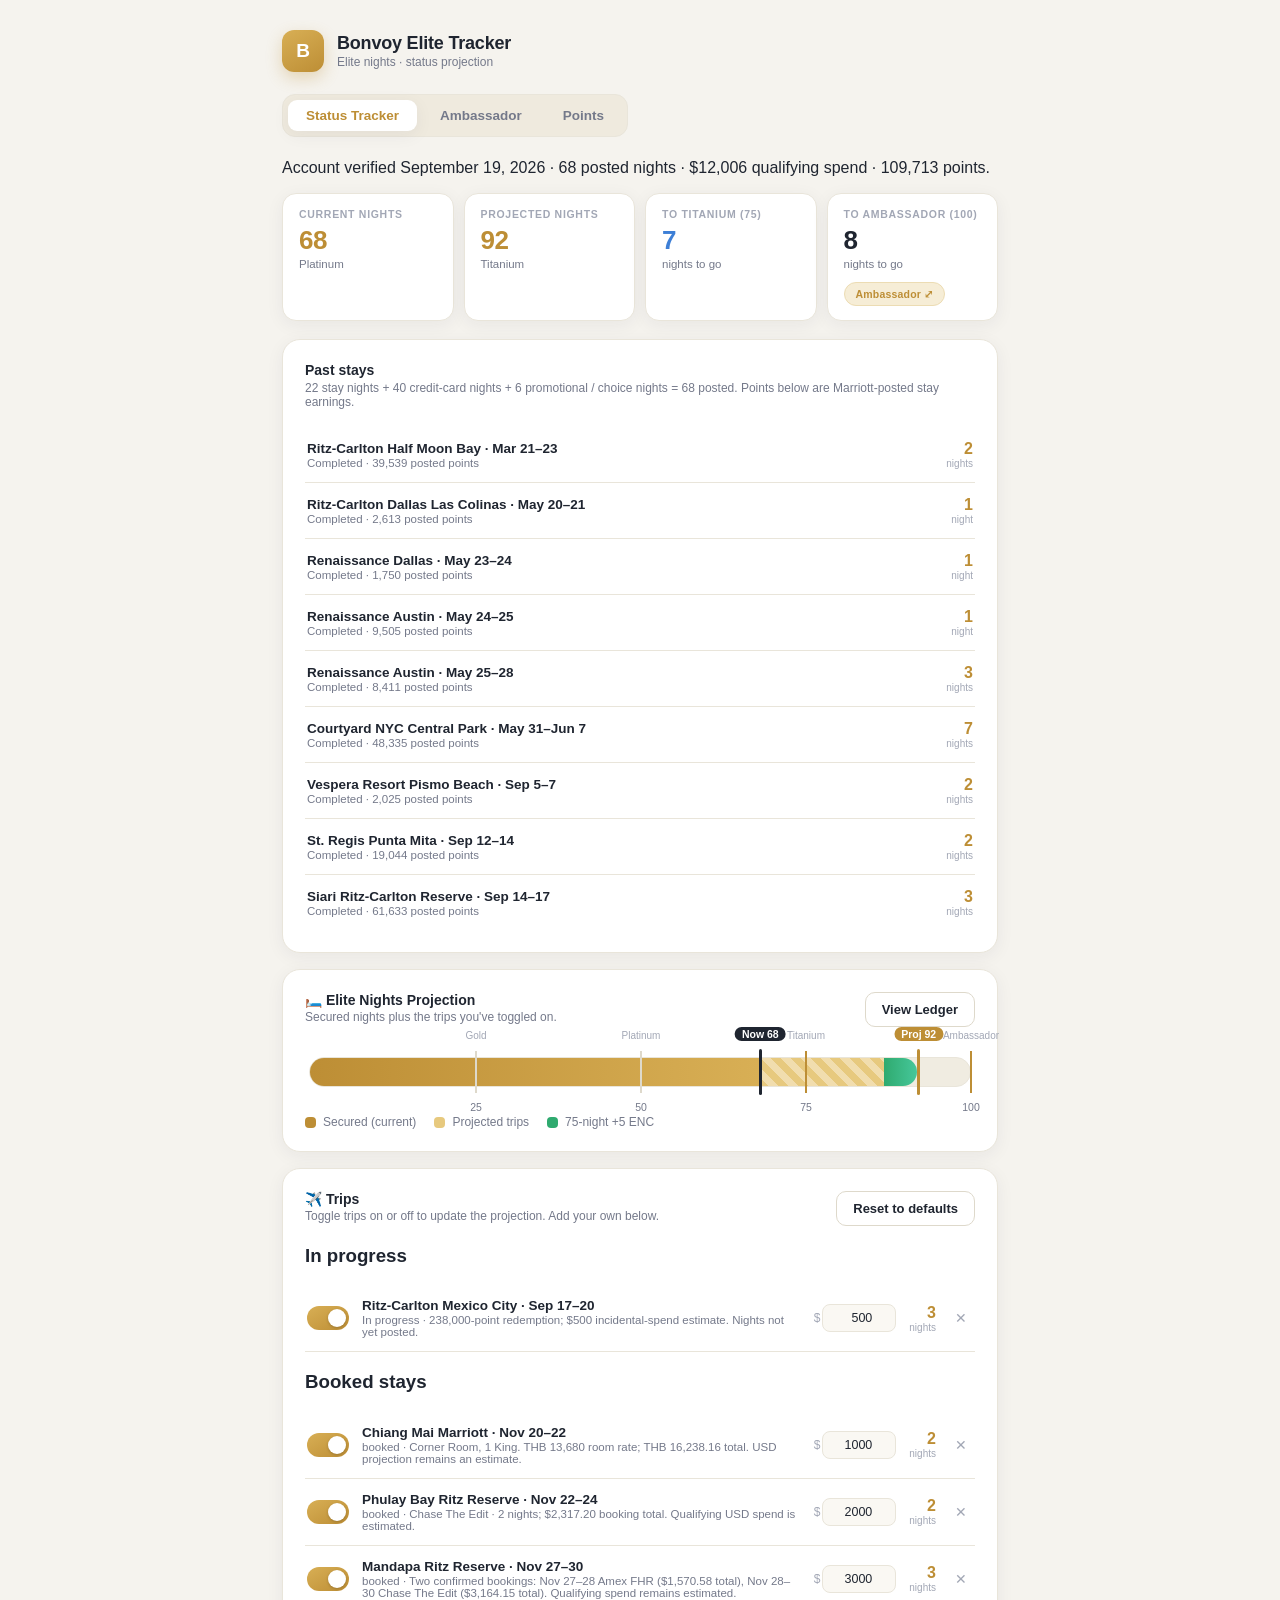
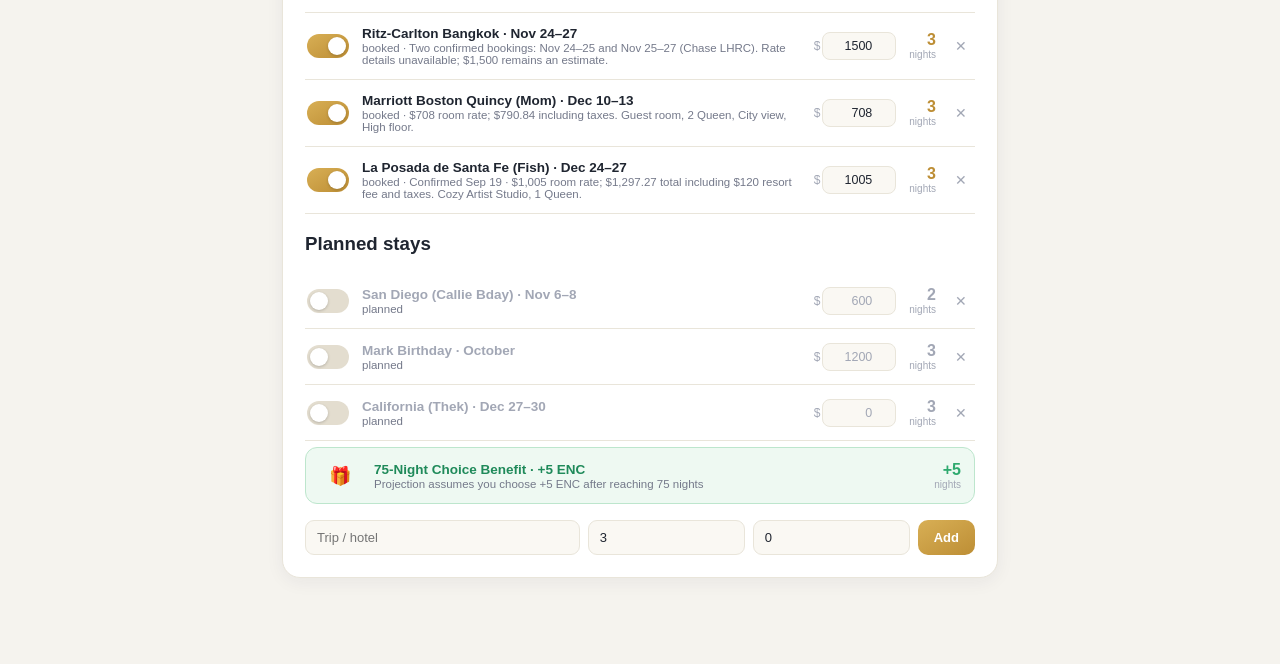
==== commit c2a56b17: "Update Bonvoy tracker with September 19 posted totals and reconciled stays" ====
--- a/BonvoyTracker/index.html
+++ b/BonvoyTracker/index.html
@@ -227,12 +227,15 @@
 
   <nav class="tabs" id="tabs">
     <button data-tab="projection" class="active">Status Tracker</button>
+    <button data-tab="ambassador">Ambassador</button>
     <button data-tab="points">Points</button>
   </nav>
 
+  <p class="sub">Account verified September 19, 2026 · 68 posted nights · $12,006 qualifying spend · 109,713 points.</p>
   <!-- PROJECTION -->
   <section class="view active" id="view-projection">
     <div class="stats" id="proj-stats"></div>
+    <div class="card"><h2>Past stays</h2><p class="sub">22 stay nights + 40 credit-card nights + 6 promotional / choice nights = 68 posted. Points below are Marriott-posted stay earnings.</p><div id="past-stays"></div></div>
 
     <div class="card">
       <div class="head-row">
@@ -273,6 +276,7 @@
       <div class="lp-row"><span>Qualifying Spend</span><span class="r" id="amb-s-lab"></span></div>
       <div class="lp"><div class="f" id="amb-s-f" style="background:var(--green)"></div><div class="p" id="amb-s-p"></div></div>
       <div class="qual-ctl"><span>Qualifying spend to date (actual)</span><span>$<input id="amb-qual" type="number" min="0" step="100"></span></div>
+      <p class="sub">Future spend is estimated, excluding taxes where known. Booking totals may differ from Ambassador-qualifying spend. Past ledger spend fields remain estimates; the actual total above comes from Marriott.</p>
       <div id="amb-breakdown"></div>
       <div id="amb-verdict"></div>
     </div>
@@ -287,9 +291,9 @@
         <div class="s">current balance — editable</div>
       </div>
       <div class="stat green">
-        <div class="l">Earned so far</div>
+        <div class="l">Posted stay points</div>
         <div class="v" id="pts-earned">0</div>
-        <div class="s">completed stays</div>
+        <div class="s">hotel earnings · excludes card activity</div>
       </div>
       <div class="stat gold">
         <div class="l">Projected Total</div>
@@ -300,7 +304,7 @@
 
     <div class="card">
       <div class="head-row">
-        <div><h2>Upcoming — projected balance</h2><p class="sub">Toggled-on trips ahead, each adding to your Total Points. Status &amp; spend are editable per stay.</p></div>
+        <div><h2>Upcoming — projected balance</h2><p class="sub">Estimated Bonvoy earnings from toggled-on trips. Amex Membership Rewards and Chase Ultimate Rewards are excluded. Historical posted points are already in the current balance.</p></div>
         <button class="btn" id="pts-ledger-btn">View Ledger</button>
       </div>
       <div style="overflow-x:auto"><table id="pts-table"></table></div>
@@ -341,20 +345,22 @@
 const money = n => '$'+Number(n||0).toLocaleString();
 function statusFor(n){ if(n>=100)return'Ambassador'; if(n>=75)return'Titanium'; if(n>=50)return'Platinum'; if(n>=25)return'Gold'; if(n>=10)return'Silver'; return'Member'; }
 
-// Secured ledger = nights you already hold (61). Completed-stay spend is editable & persisted;
+// Posted ledger reconciled to Marriott on September 19, 2026: 68 nights. Completed-stay spend is editable & persisted;
 // hotel-stay spends below are pre-filled ESTIMATES you can adjust.
 function defaultSecured(){return[
   {id:'cc1', status:'creditcard', label:'Bonvoy Brilliant (+25 ENC)', nights:25, spend:0, editable:false},
   {id:'cc2', status:'creditcard', label:'Bonvoy Business (+15 ENC)', nights:15, spend:0, editable:false},
-  {id:'s1',  status:'completed',  label:'Ritz-Carlton Half Moon Bay · Mar 21–23', nights:2, spend:3000, editable:true},
+  {id:'s1',  status:'completed',  label:'Ritz-Carlton Half Moon Bay · Mar 21–23', nights:2, spend:3000, actualPoints:39539, editable:true},
   {id:'p1',  status:'promo',      label:'Promotional Elite Night Credit', nights:1, spend:0, editable:false},
-  {id:'s2',  status:'completed',  label:'Ritz-Carlton Dallas Las Colinas · May 20–21', nights:1, spend:400, editable:true},
-  {id:'s3',  status:'completed',  label:'Renaissance Dallas · May 23–24', nights:1, spend:250, editable:true},
-  {id:'s4',  status:'completed',  label:'Renaissance Austin · May 24–25', nights:1, spend:250, editable:true},
-  {id:'s5',  status:'completed',  label:'Renaissance Austin · May 25–28', nights:3, spend:750, editable:true},
+  {id:'s2',  status:'completed',  label:'Ritz-Carlton Dallas Las Colinas · May 20–21', nights:1, spend:400, actualPoints:2613, editable:true},
+  {id:'s3',  status:'completed',  label:'Renaissance Dallas · May 23–24', nights:1, spend:250, actualPoints:1750, editable:true},
+  {id:'s4',  status:'completed',  label:'Renaissance Austin · May 24–25', nights:1, spend:250, actualPoints:9505, editable:true},
+  {id:'s5',  status:'completed',  label:'Renaissance Austin · May 25–28', nights:3, spend:750, actualPoints:8411, editable:true},
   {id:'ch1', status:'choice',     label:'50-Night Choice Benefit (+5 ENC)', nights:5, spend:0, editable:false},
-  {id:'s6',  status:'completed',  label:'Courtyard NYC Central Park · May 31–Jun 7', nights:7, spend:2450, editable:true},
-  {id:'s7',  status:'completed',  label:'Vespera Resort Pismo Beach · Sep 5–7', nights:2, spend:400, editable:true},
+  {id:'s6',  status:'completed',  label:'Courtyard NYC Central Park · May 31–Jun 7', nights:7, spend:2450, actualPoints:48335, editable:true},
+  {id:'s7',  status:'completed',  label:'Vespera Resort Pismo Beach · Sep 5–7', nights:2, spend:400, editable:true, actualPoints:2025},
+  {id:'stregis_pm',status:'completed',label:'St. Regis Punta Mita · Sep 12–14',nights:2,spend:500,editable:true,actualPoints:19044},
+  {id:'siari',status:'completed',label:'Siari Ritz-Carlton Reserve · Sep 14–17',nights:3,spend:3500,editable:true,actualPoints:61633},
 ];}
 let SECURED = loadSecured();
 function loadSecured(){
@@ -375,7 +381,7 @@
 const securedNights = ()=>SECURED.reduce((s,e)=>s+Number(e.nights||0),0);
 const securedSpend  = ()=>SECURED.reduce((s,e)=>s+Number(e.spend||0),0);
 // Qualifying spend to date (authoritative actual; editable on the Ambassador tab)
-let QUAL = (()=>{ const v=localStorage.getItem('bonvoy_qual_v1'); return v!==null?Number(v):6695; })();
+let QUAL = (()=>{ const v=localStorage.getItem('bonvoy_qual_v1'); return v!==null?Number(v):12006; })();
 function saveQual(){ localStorage.setItem('bonvoy_qual_v1', String(QUAL)); }
 
 // ---- Points model ----
@@ -385,25 +391,44 @@
 const CARD_KEYS=['brilliant','business','amexplat','csr','none'];
 const CARD_SHORT={brilliant:'Brilliant',business:'Business',amexplat:'Amex Plat',csr:'CSR',none:'None'};
 let PTS = loadPts();
-function loadPts(){ try{const s=JSON.parse(localStorage.getItem('bonvoy_pts_v1'));if(s&&s.tier)return s;}catch(e){} return {tier:'Platinum',card:'brilliant',base:10}; }
+function loadPts(){ try{const s=JSON.parse(localStorage.getItem('bonvoy_pts_v1'));if(s&&s.tier)return s;}catch(e){} return {tier:'Platinum',card:'brilliant',base:10,balance:109713}; }
 function savePts(){ localStorage.setItem('bonvoy_pts_v1', JSON.stringify(PTS)); }
 
 function defaultTrips(){return[
-  {id:'stregis_pm', status:'booked', name:'St. Regis Punta Mita · Sep 12–14',       nights:2, spend:500,  on:true},
-  {id:'siari',      status:'booked', name:'Siari Ritz-Carlton Reserve · Sep 14–17', nights:3, spend:3500, on:true},
-  {id:'b1', status:'booked',  name:'Ritz-Carlton Mexico City · Sep 17–20', nights:3, spend:500,  on:true},
+
+
+  {id:'b1', status:'inprogress',  name:'Ritz-Carlton Mexico City · Sep 17–20', nights:3, spend:500, on:true, note:'238,000-point redemption; $500 incidental-spend estimate. Nights not yet posted.'},
   {id:'sandiego', status:'planned', name:'San Diego (Callie Bday) · Nov 6–8', nights:2, spend:600, on:false},
-  {id:'b2', status:'booked',  name:'Chiang Mai Marriott · Nov 20–22',      nights:2, spend:1000, on:true},
-  {id:'b3', status:'booked',  name:'Phulay Bay Ritz Reserve · Nov 22–24',  nights:2, spend:2000, on:true},
-  {id:'b4', status:'booked',  name:'Mandapa Ritz Reserve · Nov 27–30',     nights:3, spend:3000, on:true},
-  {id:'b5', status:'booked',  name:'Ritz-Carlton Bangkok · Nov 24–27',     nights:3, spend:1500, on:true},
+  {id:'b2', status:'booked',  name:'Chiang Mai Marriott · Nov 20–22',      nights:2, spend:1000, on:true, note:'Corner Room, 1 King. THB 13,680 room rate; THB 16,238.16 total. USD projection remains an estimate.'},
+  {id:'b3', status:'booked',  name:'Phulay Bay Ritz Reserve · Nov 22–24',  nights:2, spend:2000, on:true, card:'csr', note:'Chase The Edit · 2 nights; $2,317.20 booking total. Qualifying USD spend is estimated.'},
+  {id:'b4', status:'booked',  name:'Mandapa Ritz Reserve · Nov 27–30',     nights:3, spend:3000, on:true, card:'none', note:'Two confirmed bookings: Nov 27–28 Amex FHR ($1,570.58 total), Nov 28–30 Chase The Edit ($3,164.15 total). Qualifying spend remains estimated.'},
+  {id:'b5', status:'booked',  name:'Ritz-Carlton Bangkok · Nov 24–27',     nights:3, spend:1500, on:true, card:'none', note:'Two confirmed bookings: Nov 24–25 and Nov 25–27 (Chase LHRC). Rate details unavailable; $1,500 remains an estimate.'},
   {id:'h2', status:'planned', name:'Mark Birthday · October',              nights:3, spend:1200, on:false},
-  {id:'dance', status:'booked', name:'Dance Contest (Mom) · Dec 10–13',    nights:3, spend:600,  on:true},
-  {id:'santafe',      status:'planned', name:'Santa Fe (Fish) · Dec 24–27', nights:3, spend:1500, on:false},
+  {id:'dance', status:'booked', name:'Marriott Boston Quincy (Mom) · Dec 10–13', nights:3, spend:708, on:true, note:'$708 room rate; $790.84 including taxes. Guest room, 2 Queen, City view, High floor.'},
+  {id:'santafe',      status:'booked', name:'La Posada de Santa Fe (Fish) · Dec 24–27', nights:3, spend:1005, on:true, note:'Confirmed Sep 19 · $1,005 room rate; $1,297.27 total including $120 resort fee and taxes. Cozy Artist Studio, 1 Queen.'},
   {id:'santafe_thek', status:'planned', name:'California (Thek) · Dec 27–30', nights:3, spend:0,  on:false},
 ];}
 
 let TRIPS = load();
+function migrateSeptemberReservations(){
+  if(localStorage.getItem('bonvoy_mig_verified_20260919')==='1') return;
+  for(const id of ['dance','santafe','b1','b2','b3','b4','b5']){
+    const fresh=defaultTrips().find(t=>t.id===id);
+    const old=TRIPS.find(t=>t.id===id);
+    if(old) Object.assign(old,fresh); else TRIPS.push(fresh);
+  }
+  TRIPS=TRIPS.filter(t=>!['stregis_pm','siari'].includes(t.id));
+  for(const fresh of defaultSecured()){
+    const old=SECURED.find(e=>e.id===fresh.id);
+    if(old){ if(fresh.actualPoints!==undefined) old.actualPoints=fresh.actualPoints; }
+    else SECURED.push(fresh);
+  }
+  QUAL=12006;
+  PTS.balance=109713;
+  save(); saveSecured(); saveQual(); savePts();
+  localStorage.setItem('bonvoy_mig_verified_20260919','1');
+}
+
 function load(){
   let trips=null;
   try{const s=JSON.parse(localStorage.getItem('bonvoy_v2'));if(Array.isArray(s)&&s.length)trips=s;}catch(e){}
@@ -501,7 +526,7 @@
   $('#proj-stats').innerHTML = [
     {l:'Current Nights', v:c.current, s:statusFor(c.current), cls:'gold'},
     {l:'Projected Nights', v:c.projected, s:statusFor(c.projected), cls:'gold'},
-    {l:'To Titanium (75)', v:Math.max(0,75-c.projected), s:c.projected>=75?'reached':'nights to go', cls:'blue'},
+    {l:'To Titanium (75)', v:Math.max(0,75-c.current), s:c.current>=75?'reached':'nights to go', cls:'blue'},
     {l:'To Ambassador (100)', v:Math.max(0,100-c.projected), s:c.projected>=100?'reached':'nights to go', cls:'', expand:true},
   ].map(x=>`<div class="stat ${x.cls} ${x.expand?'expandable':''}" ${x.expand?'data-expand="ambassador"':''}>
       <div class="l">${x.l}</div><div class="v">${x.v}</div><div class="s">${x.s}</div>
@@ -510,6 +535,7 @@
 
   renderTrack(c);
   renderTrips(c);
+  $('#past-stays').innerHTML=SECURED.filter(e=>e.status==='completed').map(e=>`<div class="trip"><div class="info"><div class="nm">${e.label}</div><div class="meta">Completed · ${Number(e.actualPoints||0).toLocaleString()} posted points</div></div><div class="nights"><b>${e.nights}</b><span>${e.nights===1?'night':'nights'}</span></div></div>`).join('');
   renderAmbassador(c);
   renderPoints(c);
   save(); saveSecured(); savePts();
@@ -535,17 +561,17 @@
   const bonusRow = c.bonus75 ? `
     <div class="trip bonus-trip">
       <div class="gift">🎁</div>
-      <div class="info"><div class="nm">75-Night Choice Benefit · +5 ENC</div><div class="meta">Auto-applied — unlocked at 75 projected nights</div></div>
+      <div class="info"><div class="nm">75-Night Choice Benefit · +5 ENC</div><div class="meta">Projection assumes you choose +5 ENC after reaching 75 nights</div></div>
       <div class="nights"><b>+5</b><span>nights</span></div>
     </div>` : '';
-  $('#trip-list').innerHTML = TRIPS.map(t=>`
+  $('#trip-list').innerHTML = ['inprogress','booked','planned'].map(group=>{ const trips=TRIPS.filter(t=>t.status===group); return trips.length?`<h3>${({inprogress:'In progress',booked:'Booked stays',planned:'Planned stays'})[group]}</h3>`+trips.map(t=>`
     <div class="trip ${t.on?'':'off'}">
       <label class="sw"><input type="checkbox" data-on="${t.id}" ${t.on?'checked':''}><span class="slider"></span></label>
-      <div class="info"><div class="nm">${t.name}</div><div class="meta">${t.status}</div></div>
+      <div class="info"><div class="nm">${t.name}</div><div class="meta">${t.status==='inprogress'?'In progress':t.status}${t.note?' · '+t.note:''}</div></div>
       <div class="tspend"><span class="cur">$</span><input class="spend-in" type="number" min="0" step="100" value="${t.spend}" data-spend="${t.id}" title="Estimated spend"></div>
       <div class="nights"><b>${t.nights}</b><span>nights</span></div>
       <button class="trip-trash" data-del="${t.id}">✕</button>
-    </div>`).join('') + bonusRow;
+    </div>`).join(''):''; }).join('') + bonusRow;
   $('#trip-list').querySelectorAll('[data-on]').forEach(cb=>cb.addEventListener('change',e=>{
     const t=TRIPS.find(x=>x.id===e.target.dataset.on); if(t){t.on=e.target.checked; render();}
   }));
@@ -562,6 +588,7 @@
   const nightPct=Math.min(100,(c.projected/100)*100), curNightPct=Math.min(100,(c.current/100)*100);
   const spendPct=Math.min(100,(c.projectedSpend/AMB_SPEND)*100), curSpendPct=Math.min(100,(c.securedSpend/AMB_SPEND)*100);
   $('#amb-stats').innerHTML=[
+    {l:'Actual Spend', v:money(QUAL), s:'posted by Marriott', cls:'green', sm:true},
     {l:'Projected Nights', v:c.projected, s:`of 100 · ${Math.max(0,100-c.projected)} to go`, cls:'gold'},
     {l:'Projected Spend', v:money(c.projectedSpend), s:`of ${money(AMB_SPEND)}`, cls:'green', sm:true},
     {l:'Spend Remaining', v:money(Math.max(0,AMB_SPEND-c.projectedSpend)), s:'qualifying spend', cls:'', sm:true},
@@ -593,7 +620,7 @@
 const P = n => Math.round(n).toLocaleString();
 const TIERS=['Silver','Gold','Platinum','Titanium','Ambassador'];
 function tierOptions(sel){ return TIERS.map(t=>`<option value="${t}" ${t===sel?'selected':''}>${t}</option>`).join(''); }
-function cardOptions(sel){ return CARD_KEYS.map(k=>`<option value="${k}" ${k===(sel||'brilliant')?'selected':''}>${CARD_SHORT[k]} ${CARD_MULT[k]}×</option>`).join(''); }
+function cardOptions(sel){ return CARD_KEYS.map(k=>`<option value="${k}" ${k===(sel||'brilliant')?'selected':''}>${CARD_SHORT[k]} ${['amexplat','csr'].includes(k)?'(other points)':CARD_MULT[k]+'×'}</option>`).join(''); }
 
 function ptRow(r, label, chip, runVal){
   return `<tr>
@@ -601,7 +628,7 @@
     <td><select class="tier-edit mini-sel" data-editid="${r.id}">${tierOptions(r.tier)}</select></td>
     <td><select class="card-edit mini-sel" data-editid="${r.id}">${cardOptions(r.cardKey)}</select></td>
     <td class="n">$<input class="spend-edit" type="number" min="0" step="50" value="${r.spend}" data-editid="${r.id}"></td>
-    <td class="n">+${P(r.total)}</td>
+    <td class="n">+${P(r.total)}${r.actual?' (posted)':''}</td>
     <td class="n rt">${P(runVal)}</td>
   </tr>`;
 }
@@ -612,10 +639,10 @@
 
   const build=(arr,phase)=>arr.map(e=>{
     const tier=e.tier||PTS.tier, cardKey=e.card||PTS.card, cmult=CARD_MULT[cardKey], spend=Number(e.spend)||0;
-    const base=spend*baseRate, elite=Math.round(base*TIER_BONUS[tier]), card=spend*cmult;
-    return {id:e.id, name:e.name||e.label, spend, tier, cardKey, base, elite, card, total:base+elite+card, phase};
+    const base=spend*baseRate, elite=Math.round(base*TIER_BONUS[tier]), card=['brilliant','business'].includes(cardKey)?spend*cmult:0;
+    return {id:e.id, name:e.name||e.label, spend, tier, cardKey, base, elite, card, total:e.actualPoints!==undefined?e.actualPoints:base+elite+card, actual:e.actualPoints!==undefined, phase};
   });
-  const earnedRows=build(SECURED.filter(e=>e.status==='completed'&&Number(e.spend)>0),'earned');
+  const earnedRows=build(SECURED.filter(e=>e.status==='completed'),'earned');
   const projRows=build(TRIPS.filter(t=>t.on&&Number(t.spend)>0),'projected');
   const rows=earnedRows.concat(projRows);
   const promos=PTS.promos||[];
@@ -675,7 +702,7 @@
     (tripRows||`<tr><td colspan="5" style="color:var(--faint);padding:12px 14px;">No trips toggled on.</td></tr>`);
 }
 function row(status,label,nights,rt,spend,editId){
-  const names={completed:'Completed',booked:'Booked',planned:'Planned',promo:'Promo',creditcard:'Credit Card',choice:'Choice'};
+  const names={completed:'Completed',inprogress:'In progress',booked:'Booked',planned:'Planned',promo:'Promo',creditcard:'Credit Card',choice:'Choice'};
   const spendCell = (editId!=null)
     ? `$<input class="spend-edit lg-spend" type="number" min="0" step="50" value="${spend||0}" data-editid="${editId}">`
     : (spend?money(spend):'—');
@@ -724,6 +751,7 @@
   $('#t-name').value='';$('#t-nights').value=3;$('#t-spend').value=0; render();
 });
 
+migrateSeptemberReservations();
 render();
 </script>
 </body>
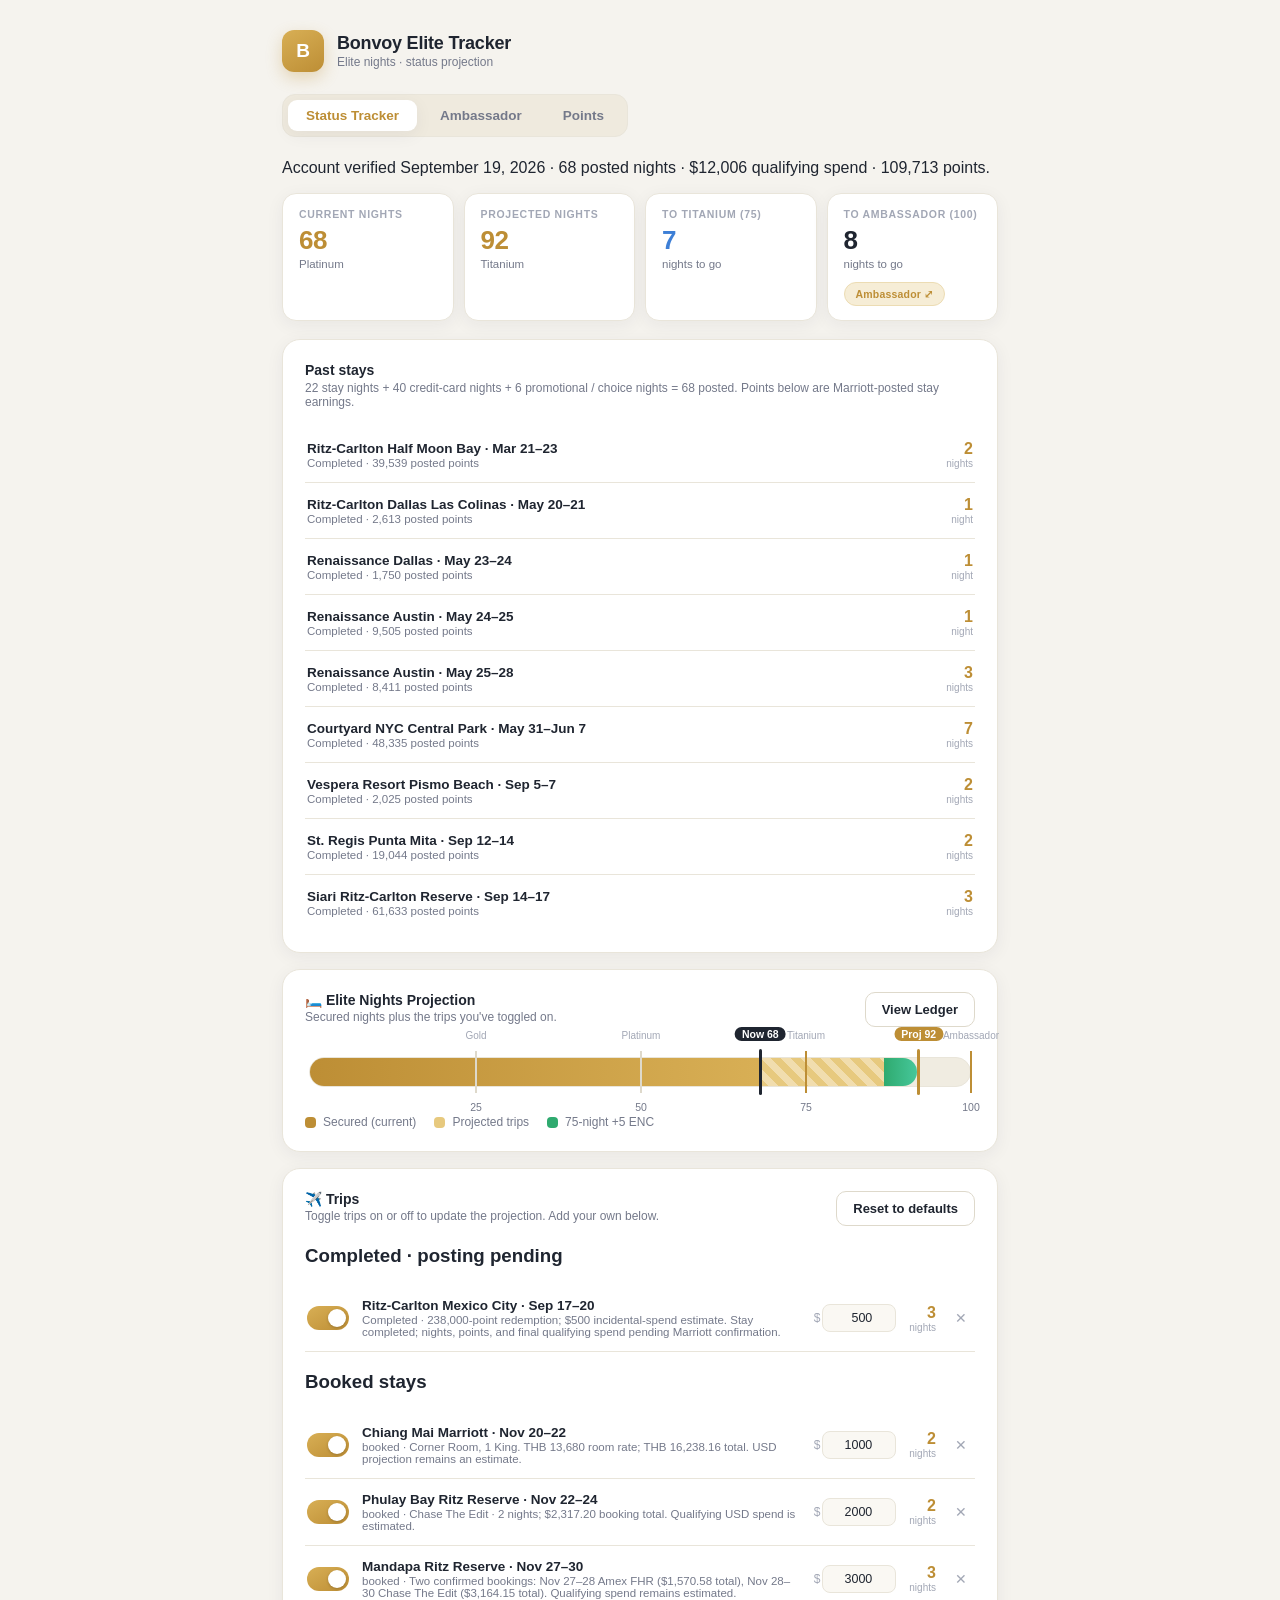
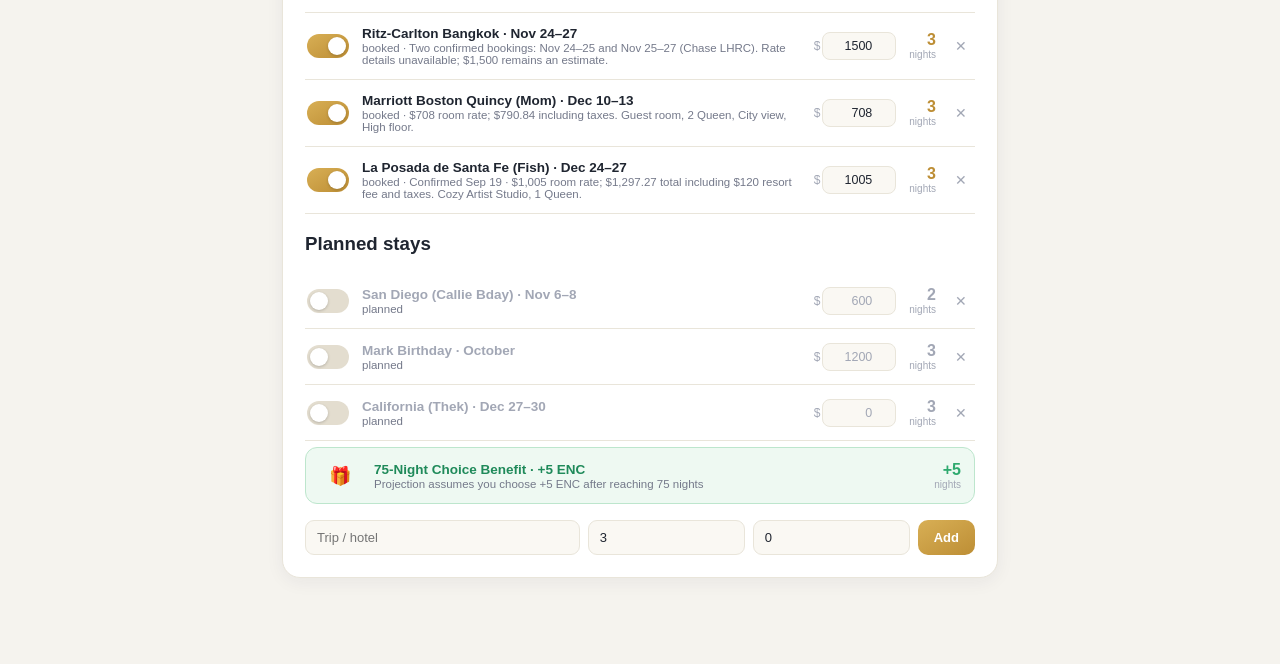
==== commit fb306937: "Mark Ritz Mexico City completed with Marriott posting pending" ====
--- a/BonvoyTracker/index.html
+++ b/BonvoyTracker/index.html
@@ -181,6 +181,7 @@
   td.n,th.n{text-align:right;font-variant-numeric:tabular-nums;white-space:nowrap;}
   .rt{font-weight:700;color:var(--gold);}
   .chip{font-size:11px;font-weight:600;padding:2px 8px;border-radius:999px;white-space:nowrap;}
+  .c-completedpending{background:#fdf3df;color:#bd8e35;}
   .c-completed{background:#eaf7ef;color:#2faa6f;}
   .c-booked{background:#fdf3df;color:#bd8e35;}
   .c-planned{background:#eaf1fb;color:#3d7fd6;}
@@ -397,7 +398,7 @@
 function defaultTrips(){return[
 
 
-  {id:'b1', status:'inprogress',  name:'Ritz-Carlton Mexico City · Sep 17–20', nights:3, spend:500, on:true, note:'238,000-point redemption; $500 incidental-spend estimate. Nights not yet posted.'},
+  {id:'b1', status:'completedpending',  name:'Ritz-Carlton Mexico City · Sep 17–20', nights:3, spend:500, on:true, note:'238,000-point redemption; $500 incidental-spend estimate. Stay completed; nights, points, and final qualifying spend pending Marriott confirmation.'},
   {id:'sandiego', status:'planned', name:'San Diego (Callie Bday) · Nov 6–8', nights:2, spend:600, on:false},
   {id:'b2', status:'booked',  name:'Chiang Mai Marriott · Nov 20–22',      nights:2, spend:1000, on:true, note:'Corner Room, 1 King. THB 13,680 room rate; THB 16,238.16 total. USD projection remains an estimate.'},
   {id:'b3', status:'booked',  name:'Phulay Bay Ritz Reserve · Nov 22–24',  nights:2, spend:2000, on:true, card:'csr', note:'Chase The Edit · 2 nights; $2,317.20 booking total. Qualifying USD spend is estimated.'},
@@ -564,10 +565,10 @@
       <div class="info"><div class="nm">75-Night Choice Benefit · +5 ENC</div><div class="meta">Projection assumes you choose +5 ENC after reaching 75 nights</div></div>
       <div class="nights"><b>+5</b><span>nights</span></div>
     </div>` : '';
-  $('#trip-list').innerHTML = ['inprogress','booked','planned'].map(group=>{ const trips=TRIPS.filter(t=>t.status===group); return trips.length?`<h3>${({inprogress:'In progress',booked:'Booked stays',planned:'Planned stays'})[group]}</h3>`+trips.map(t=>`
+  $('#trip-list').innerHTML = ['completedpending','inprogress','booked','planned'].map(group=>{ const trips=TRIPS.filter(t=>t.status===group); return trips.length?`<h3>${({completedpending:'Completed · posting pending',inprogress:'In progress',booked:'Booked stays',planned:'Planned stays'})[group]}</h3>`+trips.map(t=>`
     <div class="trip ${t.on?'':'off'}">
       <label class="sw"><input type="checkbox" data-on="${t.id}" ${t.on?'checked':''}><span class="slider"></span></label>
-      <div class="info"><div class="nm">${t.name}</div><div class="meta">${t.status==='inprogress'?'In progress':t.status}${t.note?' · '+t.note:''}</div></div>
+      <div class="info"><div class="nm">${t.name}</div><div class="meta">${t.status==='completedpending'?'Completed':t.status==='inprogress'?'In progress':t.status}${t.note?' · '+t.note:''}</div></div>
       <div class="tspend"><span class="cur">$</span><input class="spend-in" type="number" min="0" step="100" value="${t.spend}" data-spend="${t.id}" title="Estimated spend"></div>
       <div class="nights"><b>${t.nights}</b><span>nights</span></div>
       <button class="trip-trash" data-del="${t.id}">✕</button>
@@ -640,7 +641,7 @@
   const build=(arr,phase)=>arr.map(e=>{
     const tier=e.tier||PTS.tier, cardKey=e.card||PTS.card, cmult=CARD_MULT[cardKey], spend=Number(e.spend)||0;
     const base=spend*baseRate, elite=Math.round(base*TIER_BONUS[tier]), card=['brilliant','business'].includes(cardKey)?spend*cmult:0;
-    return {id:e.id, name:e.name||e.label, spend, tier, cardKey, base, elite, card, total:e.actualPoints!==undefined?e.actualPoints:base+elite+card, actual:e.actualPoints!==undefined, phase};
+    return {id:e.id, name:e.name||e.label, spend, tier, cardKey, base, elite, card, total:e.actualPoints!==undefined?e.actualPoints:base+elite+card, actual:e.actualPoints!==undefined, phase, pending:e.status==='completedpending'};
   });
   const earnedRows=build(SECURED.filter(e=>e.status==='completed'),'earned');
   const projRows=build(TRIPS.filter(t=>t.on&&Number(t.spend)>0),'projected');
@@ -668,7 +669,7 @@
   const ledHead=`<thead><tr><th>Item</th><th>Status</th><th>Card</th><th class="n">Spend</th><th class="n">Points</th><th class="n">Balance</th></tr></thead>`;
   let run=balance;
   let up=`<tr class="pl-open"><td>Current balance</td><td></td><td></td><td class="n"></td><td class="n">—</td><td class="n rt">${P(run)}</td></tr>`;
-  projRows.forEach(r=>{ run+=r.total; up+=ptRow(r,'Upcoming','c-planned',run); });
+  projRows.forEach(r=>{ run+=r.total; up+=ptRow(r,r.pending?'Posting pending':'Upcoming',r.pending?'c-completedpending':'c-planned',run); });
   promos.forEach(p=>{ run+=Number(p.pts||0); up+=`<tr><td>✨ ${p.label} <span class="chip c-promo">Promo</span></td><td></td><td></td><td class="n"></td><td class="n">+${P(p.pts)}</td><td class="n rt">${P(run)}</td></tr>`; });
   if(projRows.length===0&&promos.length===0) up+=`<tr><td colspan="6" style="color:var(--faint);padding:12px">No upcoming trips toggled on — toggle trips in Status Tracker, or add promo points above.</td></tr>`;
   up+=`<tr class="pl-total"><td>Projected balance</td><td></td><td></td><td></td><td></td><td class="n rt">${P(run)}</td></tr>`;
@@ -702,7 +703,7 @@
     (tripRows||`<tr><td colspan="5" style="color:var(--faint);padding:12px 14px;">No trips toggled on.</td></tr>`);
 }
 function row(status,label,nights,rt,spend,editId){
-  const names={completed:'Completed',inprogress:'In progress',booked:'Booked',planned:'Planned',promo:'Promo',creditcard:'Credit Card',choice:'Choice'};
+  const names={completed:'Completed',completedpending:'Completed · pending',inprogress:'In progress',booked:'Booked',planned:'Planned',promo:'Promo',creditcard:'Credit Card',choice:'Choice'};
   const spendCell = (editId!=null)
     ? `$<input class="spend-edit lg-spend" type="number" min="0" step="50" value="${spend||0}" data-editid="${editId}">`
     : (spend?money(spend):'—');
@@ -752,6 +753,16 @@
 });
 
 migrateSeptemberReservations();
+// Preserve saved estimates and toggles while updating the completed stay.
+if(localStorage.getItem('bonvoy_mig_mx_completed_20260921')!=='1'){
+  const mx=TRIPS.find(t=>t.id==='b1');
+  if(mx){
+    mx.status='completedpending';
+    mx.note=defaultTrips().find(t=>t.id==='b1').note;
+  }
+  save();
+  localStorage.setItem('bonvoy_mig_mx_completed_20260921','1');
+}
 render();
 </script>
 </body>
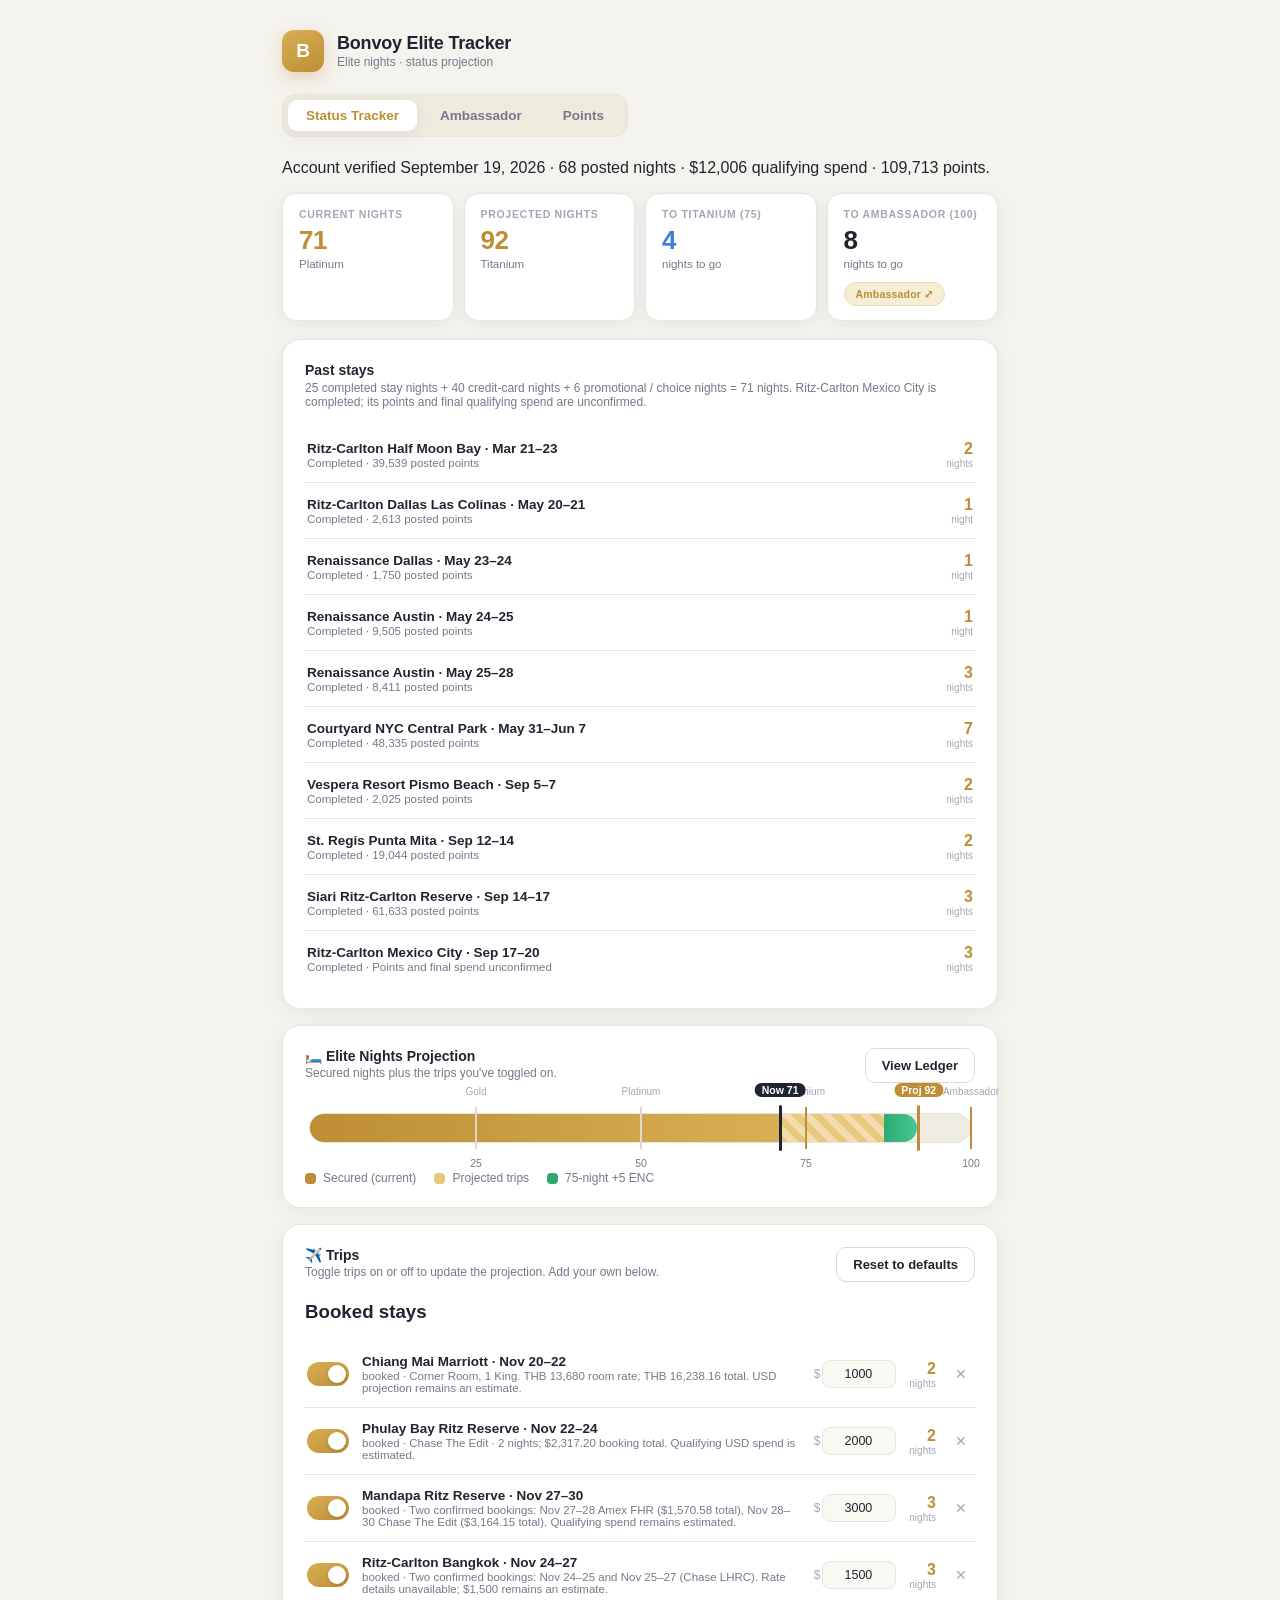
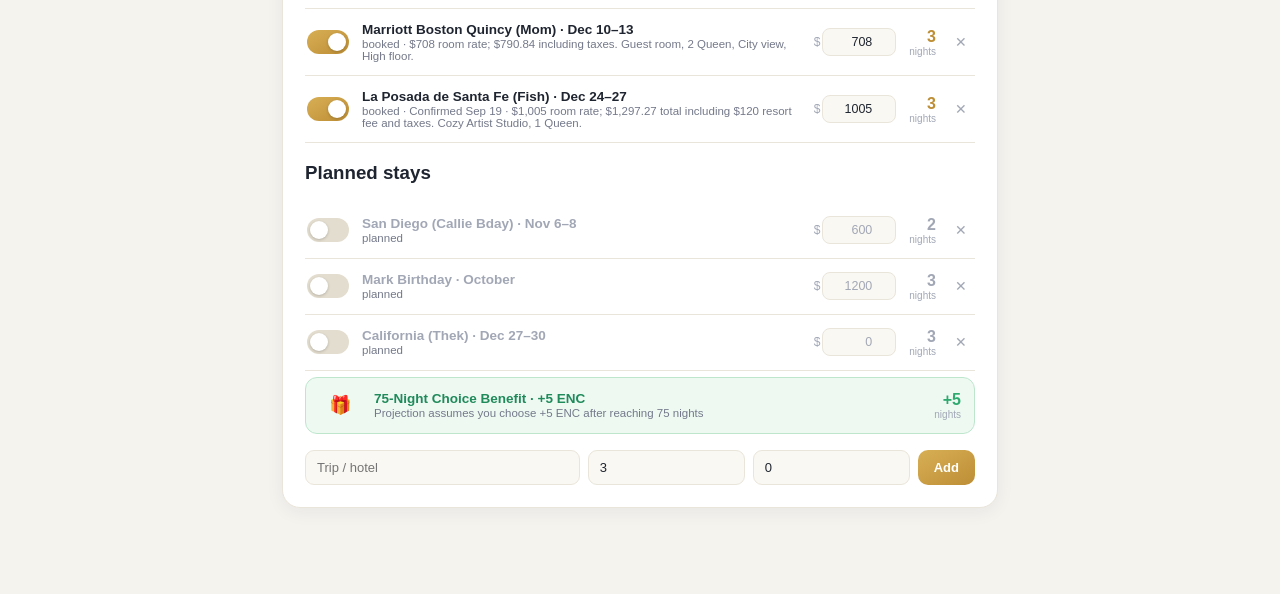
==== commit 0f7bad45: "Move completed Ritz Mexico City stay into history and count three nights" ====
--- a/BonvoyTracker/index.html
+++ b/BonvoyTracker/index.html
@@ -236,7 +236,7 @@
   <!-- PROJECTION -->
   <section class="view active" id="view-projection">
     <div class="stats" id="proj-stats"></div>
-    <div class="card"><h2>Past stays</h2><p class="sub">22 stay nights + 40 credit-card nights + 6 promotional / choice nights = 68 posted. Points below are Marriott-posted stay earnings.</p><div id="past-stays"></div></div>
+    <div class="card"><h2>Past stays</h2><p class="sub">25 completed stay nights + 40 credit-card nights + 6 promotional / choice nights = 71 nights. Ritz-Carlton Mexico City is completed; its points and final qualifying spend are unconfirmed.</p><div id="past-stays"></div></div>
 
     <div class="card">
       <div class="head-row">
@@ -536,7 +536,7 @@
 
   renderTrack(c);
   renderTrips(c);
-  $('#past-stays').innerHTML=SECURED.filter(e=>e.status==='completed').map(e=>`<div class="trip"><div class="info"><div class="nm">${e.label}</div><div class="meta">Completed · ${Number(e.actualPoints||0).toLocaleString()} posted points</div></div><div class="nights"><b>${e.nights}</b><span>${e.nights===1?'night':'nights'}</span></div></div>`).join('');
+  $('#past-stays').innerHTML=SECURED.filter(e=>e.status==='completed').map(e=>`<div class="trip"><div class="info"><div class="nm">${e.label}</div><div class="meta">Completed · ${e.actualPoints===undefined?'Points and final spend unconfirmed':Number(e.actualPoints).toLocaleString()+' posted points'}</div></div><div class="nights"><b>${e.nights}</b><span>${e.nights===1?'night':'nights'}</span></div></div>`).join('');
   renderAmbassador(c);
   renderPoints(c);
   save(); saveSecured(); savePts();
@@ -643,7 +643,7 @@
     const base=spend*baseRate, elite=Math.round(base*TIER_BONUS[tier]), card=['brilliant','business'].includes(cardKey)?spend*cmult:0;
     return {id:e.id, name:e.name||e.label, spend, tier, cardKey, base, elite, card, total:e.actualPoints!==undefined?e.actualPoints:base+elite+card, actual:e.actualPoints!==undefined, phase, pending:e.status==='completedpending'};
   });
-  const earnedRows=build(SECURED.filter(e=>e.status==='completed'),'earned');
+  const earnedRows=build(SECURED.filter(e=>e.status==='completed'&&e.actualPoints!==undefined),'earned');
   const projRows=build(TRIPS.filter(t=>t.on&&Number(t.spend)>0),'projected');
   const rows=earnedRows.concat(projRows);
   const promos=PTS.promos||[];
@@ -753,16 +753,17 @@
 });
 
 migrateSeptemberReservations();
-// Preserve saved estimates and toggles while updating the completed stay.
-if(localStorage.getItem('bonvoy_mig_mx_completed_20260921')!=='1'){
-  const mx=TRIPS.find(t=>t.id==='b1');
-  if(mx){
-    mx.status='completedpending';
-    mx.note=defaultTrips().find(t=>t.id==='b1').note;
-  }
-  save();
-  localStorage.setItem('bonvoy_mig_mx_completed_20260921','1');
-}
+// Move the finished stay into history, retaining saved spend/card estimates.
+const completedMx=TRIPS.find(t=>t.id==='b1');
+if(!SECURED.some(e=>e.id==='b1')){
+  SECURED.push({
+    ...(completedMx||{}), id:'b1', status:'completed',
+    label:'Ritz-Carlton Mexico City · Sep 17–20', nights:3,
+    spend:completedMx?.spend??500, editable:true
+  });
+}
+TRIPS=TRIPS.filter(t=>t.id!=='b1');
+save(); saveSecured();
 render();
 </script>
 </body>
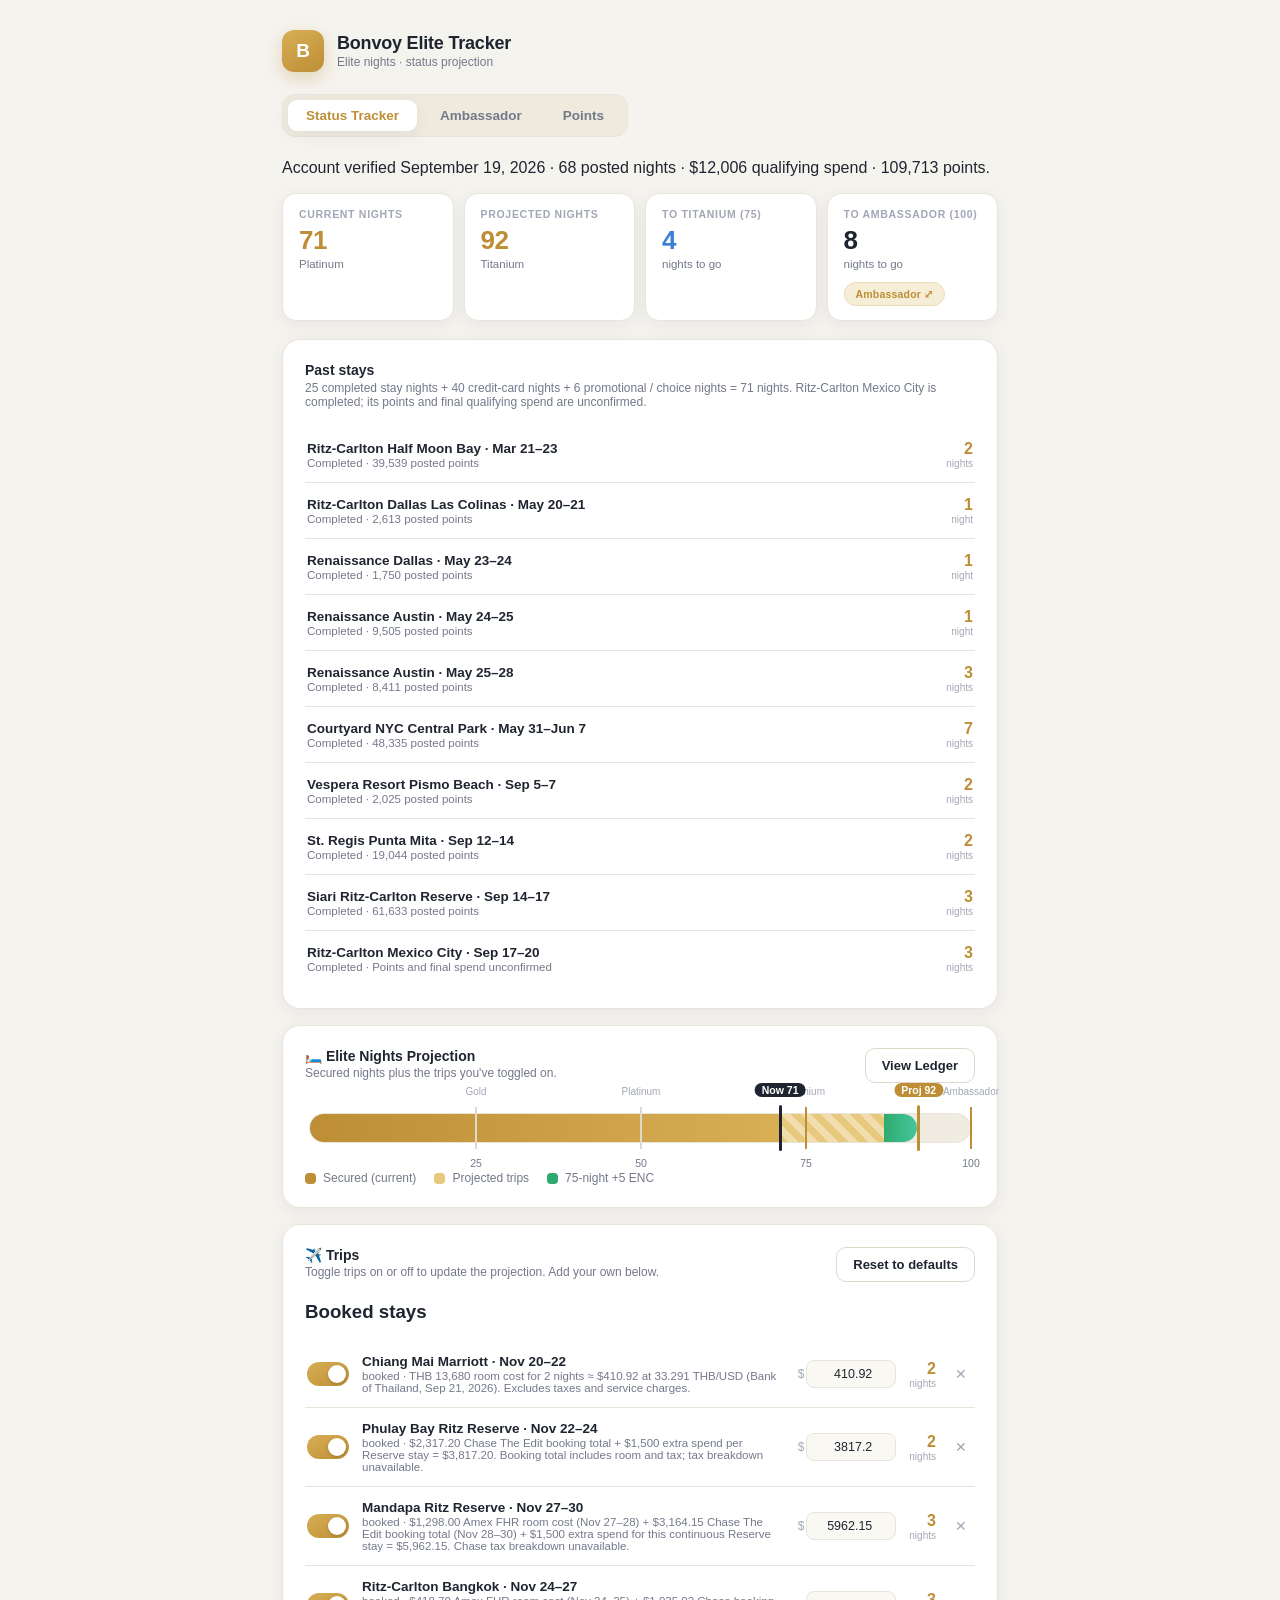
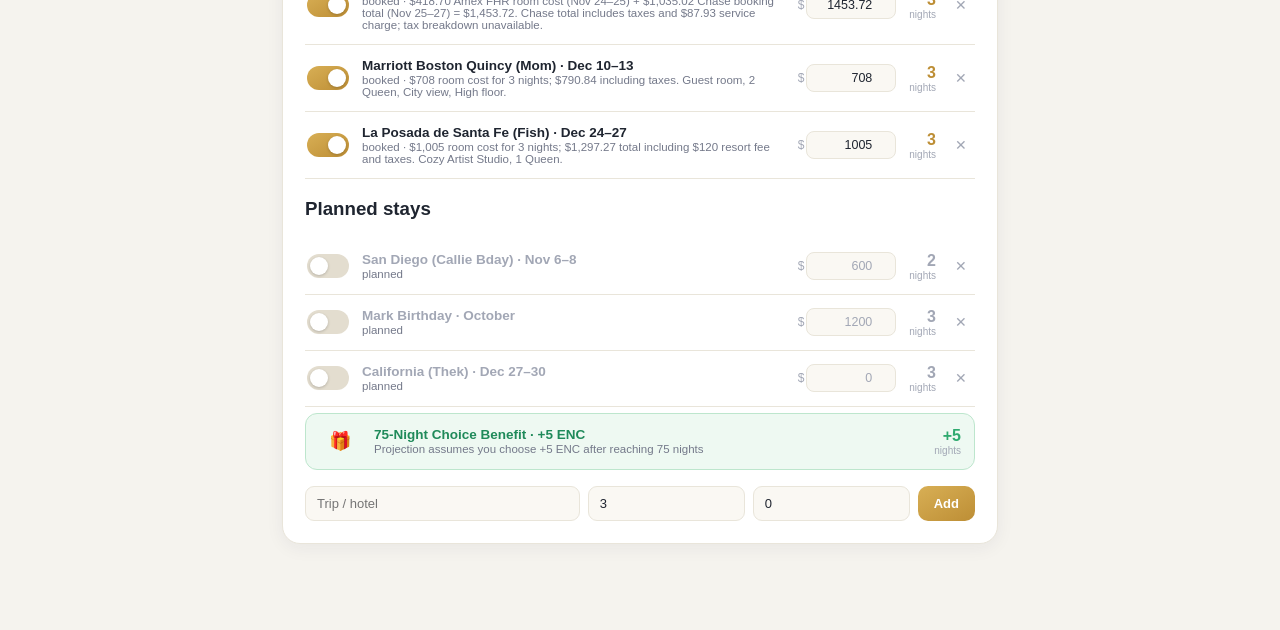
==== commit d82242e2: "Base booked stay spend on room costs plus $1500 per Reserve stay" ====
--- a/BonvoyTracker/index.html
+++ b/BonvoyTracker/index.html
@@ -119,7 +119,7 @@
   .trip .gift{width:42px;height:24px;display:flex;align-items:center;justify-content:center;font-size:18px;flex:none;}
   .tspend{display:flex;align-items:center;gap:2px;flex:none;}
   .tspend .cur{font-size:12px;color:var(--faint);}
-  .tspend .spend-in{width:74px;background:#faf8f3;border:1px solid var(--line);border-radius:8px;padding:6px 8px;font-size:12.5px;color:var(--ink);text-align:right;font-variant-numeric:tabular-nums;}
+  .tspend .spend-in{width:90px;background:#faf8f3;border:1px solid var(--line);border-radius:8px;padding:6px 8px;font-size:12.5px;color:var(--ink);text-align:right;font-variant-numeric:tabular-nums;}
   .tspend .spend-in:focus{outline:none;border-color:var(--gold);background:#fff;}
   .trip.off .tspend .spend-in{color:var(--faint);}
 
@@ -277,7 +277,7 @@
       <div class="lp-row"><span>Qualifying Spend</span><span class="r" id="amb-s-lab"></span></div>
       <div class="lp"><div class="f" id="amb-s-f" style="background:var(--green)"></div><div class="p" id="amb-s-p"></div></div>
       <div class="qual-ctl"><span>Qualifying spend to date (actual)</span><span>$<input id="amb-qual" type="number" min="0" step="100"></span></div>
-      <p class="sub">Future spend is estimated, excluding taxes where known. Booking totals may differ from Ambassador-qualifying spend. Past ledger spend fields remain estimates; the actual total above comes from Marriott.</p>
+      <p class="sub">Booked spend uses room cost before Amex / Chase points redemptions, plus $1,500 per Reserve stay. Taxes and fees are excluded where itemized; otherwise booking totals are used. These estimates may exceed Ambassador-qualifying spend. Past ledger spend fields remain estimates; the actual total above comes from Marriott.</p>
       <div id="amb-breakdown"></div>
       <div id="amb-verdict"></div>
     </div>
@@ -395,18 +395,19 @@
 function loadPts(){ try{const s=JSON.parse(localStorage.getItem('bonvoy_pts_v1'));if(s&&s.tier)return s;}catch(e){} return {tier:'Platinum',card:'brilliant',base:10,balance:109713}; }
 function savePts(){ localStorage.setItem('bonvoy_pts_v1', JSON.stringify(PTS)); }
 
+// THB conversion: https://app.bot.or.th/BTWS_STAT/statistics/ReportPage.aspx?language=eng&reportID=123
 function defaultTrips(){return[
 
 
   {id:'b1', status:'completedpending',  name:'Ritz-Carlton Mexico City · Sep 17–20', nights:3, spend:500, on:true, note:'238,000-point redemption; $500 incidental-spend estimate. Stay completed; nights, points, and final qualifying spend pending Marriott confirmation.'},
   {id:'sandiego', status:'planned', name:'San Diego (Callie Bday) · Nov 6–8', nights:2, spend:600, on:false},
-  {id:'b2', status:'booked',  name:'Chiang Mai Marriott · Nov 20–22',      nights:2, spend:1000, on:true, note:'Corner Room, 1 King. THB 13,680 room rate; THB 16,238.16 total. USD projection remains an estimate.'},
-  {id:'b3', status:'booked',  name:'Phulay Bay Ritz Reserve · Nov 22–24',  nights:2, spend:2000, on:true, card:'csr', note:'Chase The Edit · 2 nights; $2,317.20 booking total. Qualifying USD spend is estimated.'},
-  {id:'b4', status:'booked',  name:'Mandapa Ritz Reserve · Nov 27–30',     nights:3, spend:3000, on:true, card:'none', note:'Two confirmed bookings: Nov 27–28 Amex FHR ($1,570.58 total), Nov 28–30 Chase The Edit ($3,164.15 total). Qualifying spend remains estimated.'},
-  {id:'b5', status:'booked',  name:'Ritz-Carlton Bangkok · Nov 24–27',     nights:3, spend:1500, on:true, card:'none', note:'Two confirmed bookings: Nov 24–25 and Nov 25–27 (Chase LHRC). Rate details unavailable; $1,500 remains an estimate.'},
+  {id:'b2', status:'booked',  name:'Chiang Mai Marriott · Nov 20–22',      nights:2, spend:410.92, on:true, note:'THB 13,680 room cost for 2 nights ≈ $410.92 at 33.291 THB/USD (Bank of Thailand, Sep 21, 2026). Excludes taxes and service charges.'},
+  {id:'b3', status:'booked',  name:'Phulay Bay Ritz Reserve · Nov 22–24',  nights:2, spend:3817.2, on:true, card:'csr', note:'$2,317.20 Chase The Edit booking total + $1,500 extra spend per Reserve stay = $3,817.20. Booking total includes room and tax; tax breakdown unavailable.'},
+  {id:'b4', status:'booked',  name:'Mandapa Ritz Reserve · Nov 27–30',     nights:3, spend:5962.15, on:true, card:'none', note:'$1,298.00 Amex FHR room cost (Nov 27–28) + $3,164.15 Chase The Edit booking total (Nov 28–30) + $1,500 extra spend for this continuous Reserve stay = $5,962.15. Chase tax breakdown unavailable.'},
+  {id:'b5', status:'booked',  name:'Ritz-Carlton Bangkok · Nov 24–27',     nights:3, spend:1453.72, on:true, card:'none', note:'$418.70 Amex FHR room cost (Nov 24–25) + $1,035.02 Chase booking total (Nov 25–27) = $1,453.72. Chase total includes taxes and $87.93 service charge; tax breakdown unavailable.'},
   {id:'h2', status:'planned', name:'Mark Birthday · October',              nights:3, spend:1200, on:false},
-  {id:'dance', status:'booked', name:'Marriott Boston Quincy (Mom) · Dec 10–13', nights:3, spend:708, on:true, note:'$708 room rate; $790.84 including taxes. Guest room, 2 Queen, City view, High floor.'},
-  {id:'santafe',      status:'booked', name:'La Posada de Santa Fe (Fish) · Dec 24–27', nights:3, spend:1005, on:true, note:'Confirmed Sep 19 · $1,005 room rate; $1,297.27 total including $120 resort fee and taxes. Cozy Artist Studio, 1 Queen.'},
+  {id:'dance', status:'booked', name:'Marriott Boston Quincy (Mom) · Dec 10–13', nights:3, spend:708, on:true, note:'$708 room cost for 3 nights; $790.84 including taxes. Guest room, 2 Queen, City view, High floor.'},
+  {id:'santafe',      status:'booked', name:'La Posada de Santa Fe (Fish) · Dec 24–27', nights:3, spend:1005, on:true, note:'$1,005 room cost for 3 nights; $1,297.27 total including $120 resort fee and taxes. Cozy Artist Studio, 1 Queen.'},
   {id:'santafe_thek', status:'planned', name:'California (Thek) · Dec 27–30', nights:3, spend:0,  on:false},
 ];}
 
@@ -569,7 +570,7 @@
     <div class="trip ${t.on?'':'off'}">
       <label class="sw"><input type="checkbox" data-on="${t.id}" ${t.on?'checked':''}><span class="slider"></span></label>
       <div class="info"><div class="nm">${t.name}</div><div class="meta">${t.status==='completedpending'?'Completed':t.status==='inprogress'?'In progress':t.status}${t.note?' · '+t.note:''}</div></div>
-      <div class="tspend"><span class="cur">$</span><input class="spend-in" type="number" min="0" step="100" value="${t.spend}" data-spend="${t.id}" title="Estimated spend"></div>
+      <div class="tspend"><span class="cur">$</span><input class="spend-in" type="number" min="0" step="0.01" value="${t.spend}" data-spend="${t.id}" title="Estimated spend"></div>
       <div class="nights"><b>${t.nights}</b><span>nights</span></div>
       <button class="trip-trash" data-del="${t.id}">✕</button>
     </div>`).join(''):''; }).join('') + bonusRow;
@@ -628,7 +629,7 @@
     <td>${r.name} <span class="chip ${chip}">${label}</span></td>
     <td><select class="tier-edit mini-sel" data-editid="${r.id}">${tierOptions(r.tier)}</select></td>
     <td><select class="card-edit mini-sel" data-editid="${r.id}">${cardOptions(r.cardKey)}</select></td>
-    <td class="n">$<input class="spend-edit" type="number" min="0" step="50" value="${r.spend}" data-editid="${r.id}"></td>
+    <td class="n">$<input class="spend-edit" type="number" min="0" step="0.01" value="${r.spend}" data-editid="${r.id}"></td>
     <td class="n">+${P(r.total)}${r.actual?' (posted)':''}</td>
     <td class="n rt">${P(runVal)}</td>
   </tr>`;
@@ -705,7 +706,7 @@
 function row(status,label,nights,rt,spend,editId){
   const names={completed:'Completed',completedpending:'Completed · pending',inprogress:'In progress',booked:'Booked',planned:'Planned',promo:'Promo',creditcard:'Credit Card',choice:'Choice'};
   const spendCell = (editId!=null)
-    ? `$<input class="spend-edit lg-spend" type="number" min="0" step="50" value="${spend||0}" data-editid="${editId}">`
+    ? `$<input class="spend-edit lg-spend" type="number" min="0" step="0.01" value="${spend||0}" data-editid="${editId}">`
     : (spend?money(spend):'—');
   return `<tr><td><span class="chip c-${status}">${names[status]}</span></td><td>${label}</td>
     <td class="n">+${nights}</td><td class="n rt">${rt}</td><td class="n">${spendCell}</td></tr>`;
@@ -753,6 +754,18 @@
 });
 
 migrateSeptemberReservations();
+// Apply booking-based estimates once without changing trip selections or history.
+if(localStorage.getItem('bonvoy_mig_booked_room_costs_20260921')!=='1'){
+  for(const fresh of defaultTrips().filter(t=>t.status==='booked')){
+    const saved=TRIPS.find(t=>t.id===fresh.id);
+    if(saved && saved.status==='booked'){
+      saved.spend=fresh.spend;
+      saved.note=fresh.note;
+    }
+  }
+  save();
+  localStorage.setItem('bonvoy_mig_booked_room_costs_20260921','1');
+}
 // Move the finished stay into history, retaining saved spend/card estimates.
 const completedMx=TRIPS.find(t=>t.id==='b1');
 if(!SECURED.some(e=>e.id==='b1')){
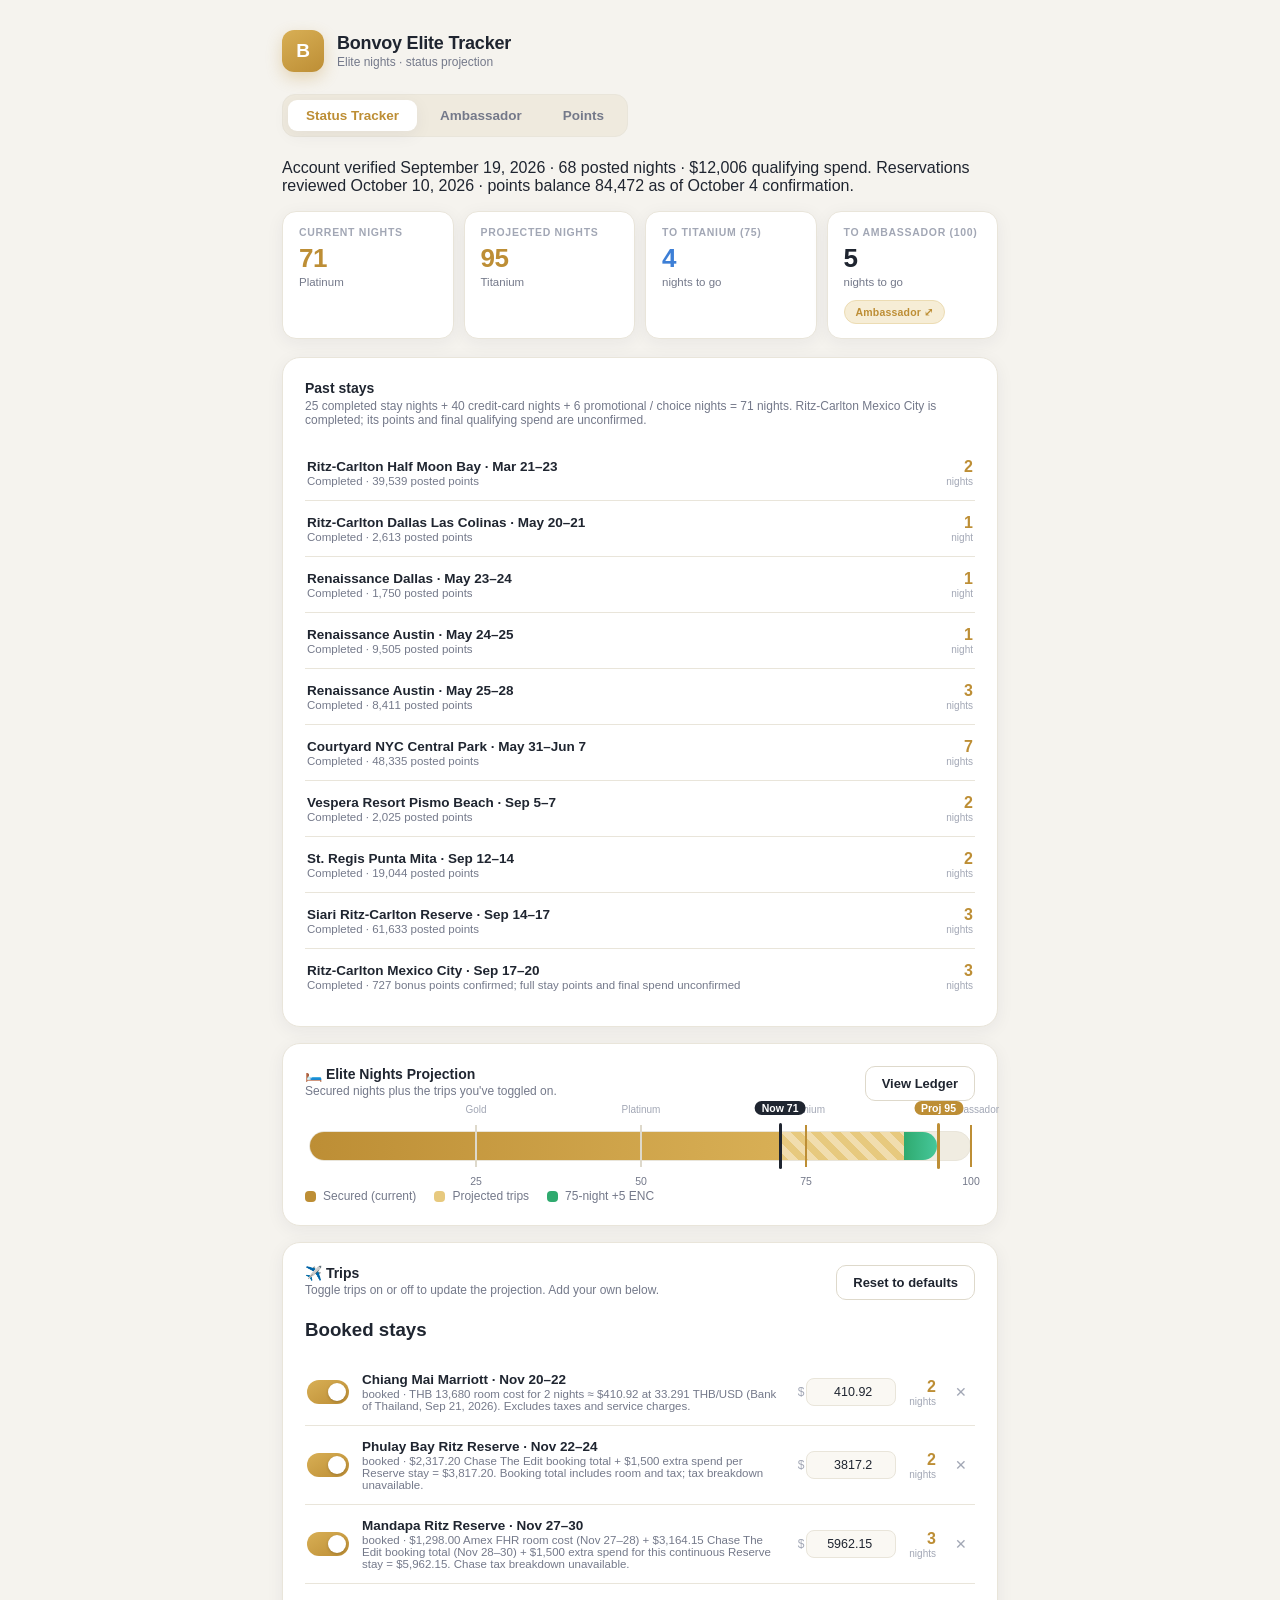
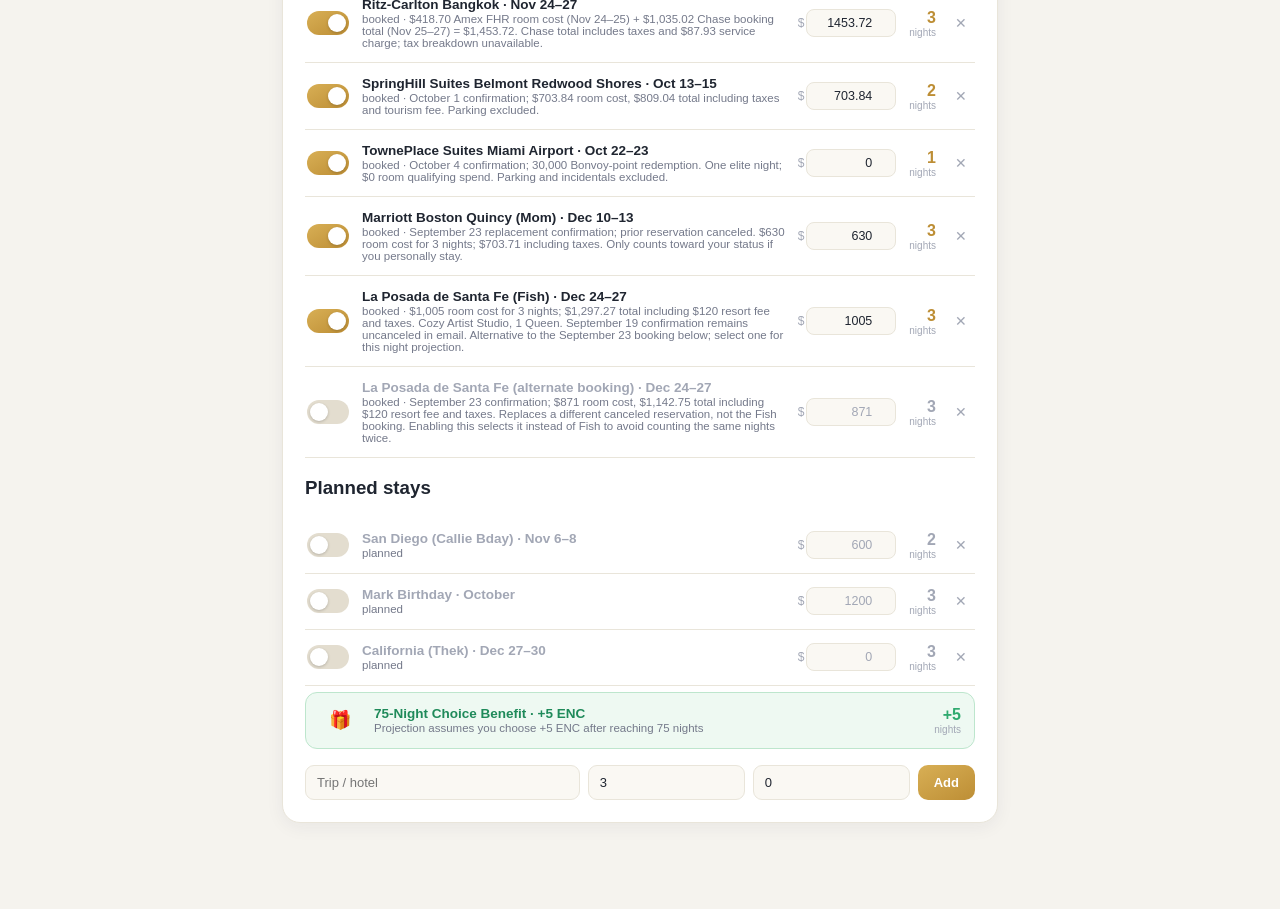
==== commit cb2b2c41: "Update Bonvoy confirmations through Oct 10 and preserve trip night projections" ====
--- a/BonvoyTracker/index.html
+++ b/BonvoyTracker/index.html
@@ -232,7 +232,7 @@
     <button data-tab="points">Points</button>
   </nav>
 
-  <p class="sub">Account verified September 19, 2026 · 68 posted nights · $12,006 qualifying spend · 109,713 points.</p>
+  <p class="sub">Account verified September 19, 2026 · 68 posted nights · $12,006 qualifying spend. Reservations reviewed October 10, 2026 · points balance 84,472 as of October 4 confirmation.</p>
   <!-- PROJECTION -->
   <section class="view active" id="view-projection">
     <div class="stats" id="proj-stats"></div>
@@ -289,7 +289,7 @@
       <div class="stat gold">
         <div class="l">Total Points</div>
         <div class="v"><input id="pts-balance" class="bal-input" type="number" min="0" step="1000" placeholder="0"></div>
-        <div class="s">current balance — editable</div>
+        <div class="s">October 4 confirmation snapshot — editable</div>
       </div>
       <div class="stat green">
         <div class="l">Posted stay points</div>
@@ -392,7 +392,7 @@
 const CARD_KEYS=['brilliant','business','amexplat','csr','none'];
 const CARD_SHORT={brilliant:'Brilliant',business:'Business',amexplat:'Amex Plat',csr:'CSR',none:'None'};
 let PTS = loadPts();
-function loadPts(){ try{const s=JSON.parse(localStorage.getItem('bonvoy_pts_v1'));if(s&&s.tier)return s;}catch(e){} return {tier:'Platinum',card:'brilliant',base:10,balance:109713}; }
+function loadPts(){ try{const s=JSON.parse(localStorage.getItem('bonvoy_pts_v1'));if(s&&s.tier)return s;}catch(e){} return {tier:'Platinum',card:'brilliant',base:10,balance:84472}; }
 function savePts(){ localStorage.setItem('bonvoy_pts_v1', JSON.stringify(PTS)); }
 
 // THB conversion: https://app.bot.or.th/BTWS_STAT/statistics/ReportPage.aspx?language=eng&reportID=123
@@ -406,8 +406,11 @@
   {id:'b4', status:'booked',  name:'Mandapa Ritz Reserve · Nov 27–30',     nights:3, spend:5962.15, on:true, card:'none', note:'$1,298.00 Amex FHR room cost (Nov 27–28) + $3,164.15 Chase The Edit booking total (Nov 28–30) + $1,500 extra spend for this continuous Reserve stay = $5,962.15. Chase tax breakdown unavailable.'},
   {id:'b5', status:'booked',  name:'Ritz-Carlton Bangkok · Nov 24–27',     nights:3, spend:1453.72, on:true, card:'none', note:'$418.70 Amex FHR room cost (Nov 24–25) + $1,035.02 Chase booking total (Nov 25–27) = $1,453.72. Chase total includes taxes and $87.93 service charge; tax breakdown unavailable.'},
   {id:'h2', status:'planned', name:'Mark Birthday · October',              nights:3, spend:1200, on:false},
-  {id:'dance', status:'booked', name:'Marriott Boston Quincy (Mom) · Dec 10–13', nights:3, spend:708, on:true, note:'$708 room cost for 3 nights; $790.84 including taxes. Guest room, 2 Queen, City view, High floor.'},
-  {id:'santafe',      status:'booked', name:'La Posada de Santa Fe (Fish) · Dec 24–27', nights:3, spend:1005, on:true, note:'$1,005 room cost for 3 nights; $1,297.27 total including $120 resort fee and taxes. Cozy Artist Studio, 1 Queen.'},
+  {id:'belmont_oct', status:'booked', name:'SpringHill Suites Belmont Redwood Shores · Oct 13–15', nights:2, spend:703.84, on:true, note:'October 1 confirmation; $703.84 room cost, $809.04 total including taxes and tourism fee. Parking excluded.'},
+  {id:'miami_oct', status:'booked', name:'TownePlace Suites Miami Airport · Oct 22–23', nights:1, spend:0, on:true, redemptionPoints:30000, note:'October 4 confirmation; 30,000 Bonvoy-point redemption. One elite night; $0 room qualifying spend. Parking and incidentals excluded.'},
+  {id:'dance', status:'booked', name:'Marriott Boston Quincy (Mom) · Dec 10–13', nights:3, spend:630, on:true, note:'September 23 replacement confirmation; prior reservation canceled. $630 room cost for 3 nights; $703.71 including taxes. Only counts toward your status if you personally stay.'},
+  {id:'santafe', alternativeGroup:'santafe_dec', status:'booked', name:'La Posada de Santa Fe (Fish) · Dec 24–27', nights:3, spend:1005, on:true, note:'$1,005 room cost for 3 nights; $1,297.27 total including $120 resort fee and taxes. Cozy Artist Studio, 1 Queen. September 19 confirmation remains uncanceled in email. Alternative to the September 23 booking below; select one for this night projection.'},
+  {id:'santafe_sep23', alternativeGroup:'santafe_dec', status:'booked', name:'La Posada de Santa Fe (alternate booking) · Dec 24–27', nights:3, spend:871, on:false, note:'September 23 confirmation; $871 room cost, $1,142.75 total including $120 resort fee and taxes. Replaces a different canceled reservation, not the Fish booking. Enabling this selects it instead of Fish to avoid counting the same nights twice.'},
   {id:'santafe_thek', status:'planned', name:'California (Thek) · Dec 27–30', nights:3, spend:0,  on:false},
 ];}
 
@@ -433,7 +436,7 @@
 
 function load(){
   let trips=null;
-  try{const s=JSON.parse(localStorage.getItem('bonvoy_v2'));if(Array.isArray(s)&&s.length)trips=s;}catch(e){}
+  try{const s=JSON.parse(localStorage.getItem('bonvoy_v2'));if(Array.isArray(s))trips=s;}catch(e){}
   if(!trips) trips=defaultTrips();
   // one-time migration: fold the Sept 2026 trips into already-saved data
   try{
@@ -503,6 +506,17 @@
   return trips;
 }
 function save(){ localStorage.setItem('bonvoy_v2', JSON.stringify(TRIPS)); }
+
+// Keep selection logic shared by the switches and all projection views.
+function setTripSelected(id, selected){
+  const trip=TRIPS.find(t=>t.id===id);
+  if(!trip) return;
+  trip.on=Boolean(selected);
+  if(trip.on && trip.alternativeGroup){
+    TRIPS.filter(t=>t.id!==id && t.alternativeGroup===trip.alternativeGroup).forEach(t=>t.on=false);
+  }
+  render();
+}
 
 function calc(){
   const onTrips = TRIPS.filter(t=>t.on);
@@ -537,7 +551,7 @@
 
   renderTrack(c);
   renderTrips(c);
-  $('#past-stays').innerHTML=SECURED.filter(e=>e.status==='completed').map(e=>`<div class="trip"><div class="info"><div class="nm">${e.label}</div><div class="meta">Completed · ${e.actualPoints===undefined?'Points and final spend unconfirmed':Number(e.actualPoints).toLocaleString()+' posted points'}</div></div><div class="nights"><b>${e.nights}</b><span>${e.nights===1?'night':'nights'}</span></div></div>`).join('');
+  $('#past-stays').innerHTML=SECURED.filter(e=>e.status==='completed').map(e=>`<div class="trip"><div class="info"><div class="nm">${e.label}</div><div class="meta">Completed · ${e.actualPoints===undefined?(e.actualBonusPoints?Number(e.actualBonusPoints).toLocaleString()+' bonus points confirmed; full stay points and final spend unconfirmed':'Points and final spend unconfirmed'):Number(e.actualPoints).toLocaleString()+' posted points'}</div></div><div class="nights"><b>${e.nights}</b><span>${e.nights===1?'night':'nights'}</span></div></div>`).join('');
   renderAmbassador(c);
   renderPoints(c);
   save(); saveSecured(); savePts();
@@ -568,14 +582,14 @@
     </div>` : '';
   $('#trip-list').innerHTML = ['completedpending','inprogress','booked','planned'].map(group=>{ const trips=TRIPS.filter(t=>t.status===group); return trips.length?`<h3>${({completedpending:'Completed · posting pending',inprogress:'In progress',booked:'Booked stays',planned:'Planned stays'})[group]}</h3>`+trips.map(t=>`
     <div class="trip ${t.on?'':'off'}">
-      <label class="sw"><input type="checkbox" data-on="${t.id}" ${t.on?'checked':''}><span class="slider"></span></label>
+      <label class="sw"><input type="checkbox" aria-label="Include ${t.name} in projection" data-on="${t.id}" ${t.on?'checked':''}><span class="slider"></span></label>
       <div class="info"><div class="nm">${t.name}</div><div class="meta">${t.status==='completedpending'?'Completed':t.status==='inprogress'?'In progress':t.status}${t.note?' · '+t.note:''}</div></div>
       <div class="tspend"><span class="cur">$</span><input class="spend-in" type="number" min="0" step="0.01" value="${t.spend}" data-spend="${t.id}" title="Estimated spend"></div>
       <div class="nights"><b>${t.nights}</b><span>nights</span></div>
       <button class="trip-trash" data-del="${t.id}">✕</button>
     </div>`).join(''):''; }).join('') + bonusRow;
   $('#trip-list').querySelectorAll('[data-on]').forEach(cb=>cb.addEventListener('change',e=>{
-    const t=TRIPS.find(x=>x.id===e.target.dataset.on); if(t){t.on=e.target.checked; render();}
+    setTripSelected(e.target.dataset.on,e.target.checked);
   }));
   $('#trip-list').querySelectorAll('[data-spend]').forEach(inp=>inp.addEventListener('change',e=>{
     const t=TRIPS.find(x=>x.id===e.target.dataset.spend); if(t){t.spend=Number(e.target.value)||0; render();}
@@ -776,6 +790,21 @@
   });
 }
 TRIPS=TRIPS.filter(t=>t.id!=='b1');
+// Latest confirmations also migrate existing browser data without resetting selections.
+if(localStorage.getItem('bonvoy_mig_confirmations_20261010')!=='1'){
+  for(const id of ['belmont_oct','miami_oct','dance','santafe','santafe_sep23']){
+    const fresh=defaultTrips().find(t=>t.id===id);
+    const old=TRIPS.find(t=>t.id===id);
+    if(old){ const selected=old.on; Object.assign(old,fresh,{on:selected}); }
+    else TRIPS.push({...fresh});
+  }
+  // A snapshot replaces the previous default, but retains a manually edited balance.
+  if(PTS.balance===109713) PTS.balance=84472;
+  const mx=SECURED.find(e=>e.id==='b1');
+  if(mx) mx.actualBonusPoints=727; // Already included in the later balance; do not add again.
+  save(); saveSecured(); savePts();
+  localStorage.setItem('bonvoy_mig_confirmations_20261010','1');
+}
 save(); saveSecured();
 render();
 </script>
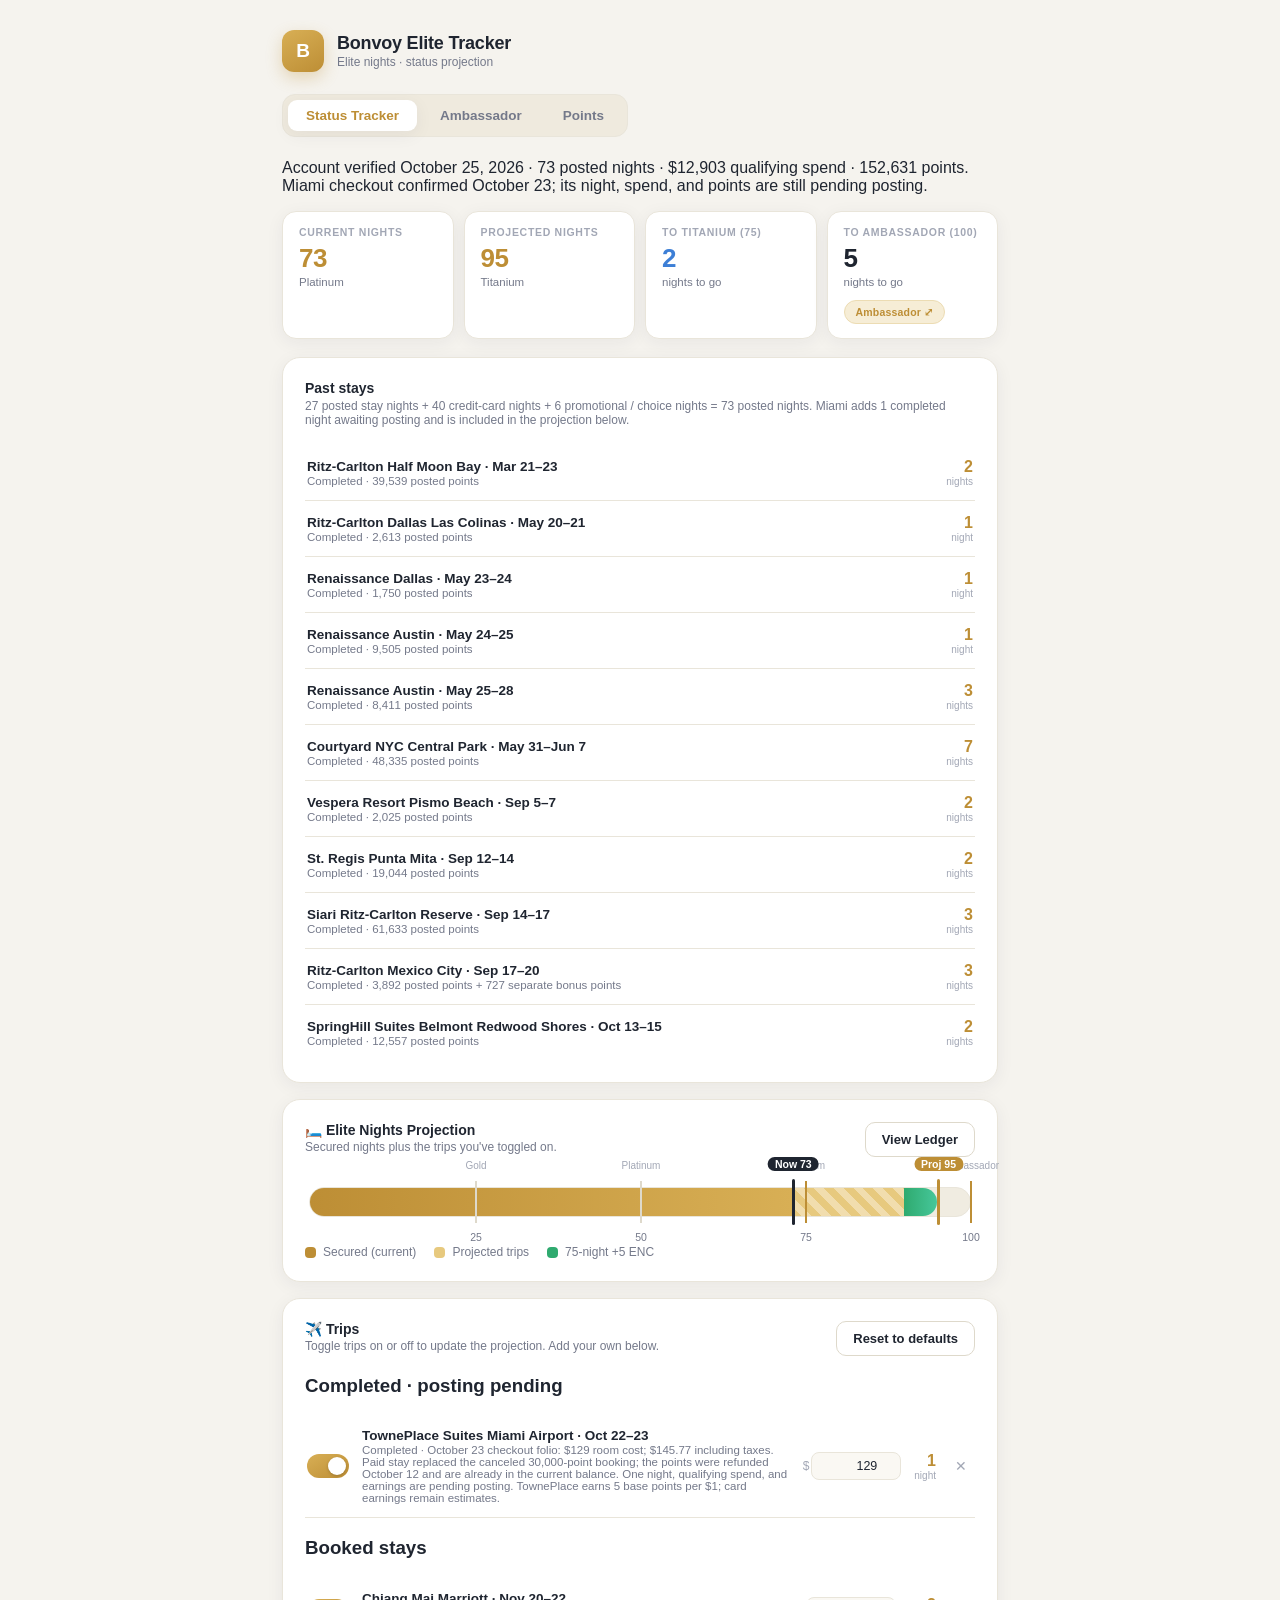
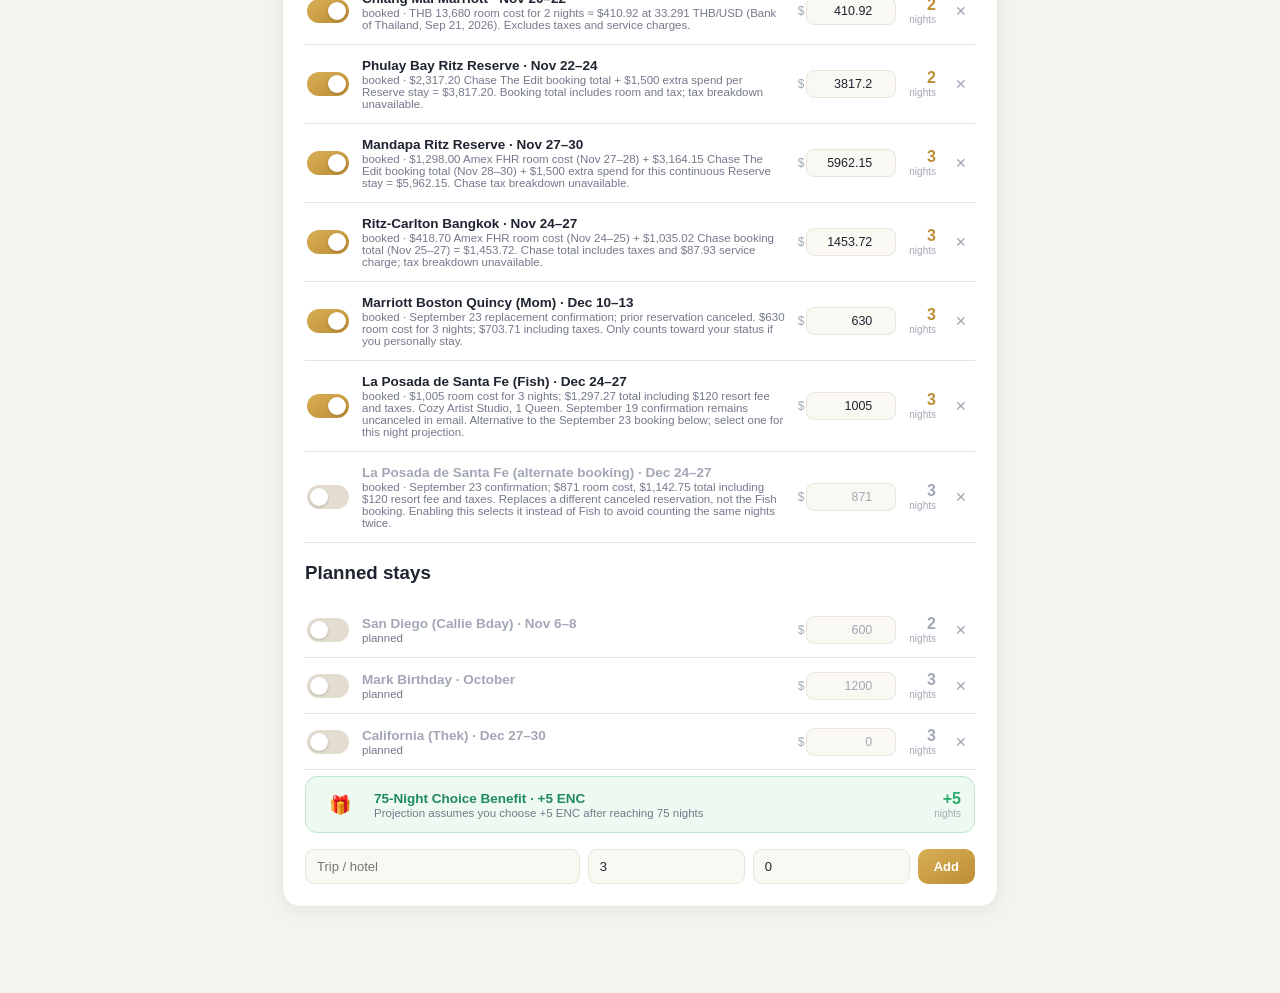
==== commit f1c553a8: "Update Bonvoy tracker with October 25 account totals and completed stays" ====
--- a/BonvoyTracker/index.html
+++ b/BonvoyTracker/index.html
@@ -232,11 +232,11 @@
     <button data-tab="points">Points</button>
   </nav>
 
-  <p class="sub">Account verified September 19, 2026 · 68 posted nights · $12,006 qualifying spend. Reservations reviewed October 10, 2026 · points balance 84,472 as of October 4 confirmation.</p>
+  <p class="sub">Account verified October 25, 2026 · 73 posted nights · $12,903 qualifying spend · 152,631 points. Miami checkout confirmed October 23; its night, spend, and points are still pending posting.</p>
   <!-- PROJECTION -->
   <section class="view active" id="view-projection">
     <div class="stats" id="proj-stats"></div>
-    <div class="card"><h2>Past stays</h2><p class="sub">25 completed stay nights + 40 credit-card nights + 6 promotional / choice nights = 71 nights. Ritz-Carlton Mexico City is completed; its points and final qualifying spend are unconfirmed.</p><div id="past-stays"></div></div>
+    <div class="card"><h2>Past stays</h2><p class="sub">27 posted stay nights + 40 credit-card nights + 6 promotional / choice nights = 73 posted nights. Miami adds 1 completed night awaiting posting and is included in the projection below.</p><div id="past-stays"></div></div>
 
     <div class="card">
       <div class="head-row">
@@ -289,7 +289,7 @@
       <div class="stat gold">
         <div class="l">Total Points</div>
         <div class="v"><input id="pts-balance" class="bal-input" type="number" min="0" step="1000" placeholder="0"></div>
-        <div class="s">October 4 confirmation snapshot — editable</div>
+        <div class="s">October 25 account snapshot — editable</div>
       </div>
       <div class="stat green">
         <div class="l">Posted stay points</div>
@@ -346,7 +346,7 @@
 const money = n => '$'+Number(n||0).toLocaleString();
 function statusFor(n){ if(n>=100)return'Ambassador'; if(n>=75)return'Titanium'; if(n>=50)return'Platinum'; if(n>=25)return'Gold'; if(n>=10)return'Silver'; return'Member'; }
 
-// Posted ledger reconciled to Marriott on September 19, 2026: 68 nights. Completed-stay spend is editable & persisted;
+// Historical defaults are reconciled by the October 25 account migration below. Completed-stay spend is editable & persisted;
 // hotel-stay spends below are pre-filled ESTIMATES you can adjust.
 function defaultSecured(){return[
   {id:'cc1', status:'creditcard', label:'Bonvoy Brilliant (+25 ENC)', nights:25, spend:0, editable:false},
@@ -551,7 +551,7 @@
 
   renderTrack(c);
   renderTrips(c);
-  $('#past-stays').innerHTML=SECURED.filter(e=>e.status==='completed').map(e=>`<div class="trip"><div class="info"><div class="nm">${e.label}</div><div class="meta">Completed · ${e.actualPoints===undefined?(e.actualBonusPoints?Number(e.actualBonusPoints).toLocaleString()+' bonus points confirmed; full stay points and final spend unconfirmed':'Points and final spend unconfirmed'):Number(e.actualPoints).toLocaleString()+' posted points'}</div></div><div class="nights"><b>${e.nights}</b><span>${e.nights===1?'night':'nights'}</span></div></div>`).join('');
+  $('#past-stays').innerHTML=SECURED.filter(e=>e.status==='completed').map(e=>`<div class="trip"><div class="info"><div class="nm">${e.label}</div><div class="meta">Completed · ${e.actualPoints===undefined?'Points and final spend unconfirmed':Number(e.actualPoints).toLocaleString()+' posted points'}${e.actualBonusPoints?' + '+Number(e.actualBonusPoints).toLocaleString()+' separate bonus points':''}</div></div><div class="nights"><b>${e.nights}</b><span>${e.nights===1?'night':'nights'}</span></div></div>`).join('');
   renderAmbassador(c);
   renderPoints(c);
   save(); saveSecured(); savePts();
@@ -585,7 +585,7 @@
       <label class="sw"><input type="checkbox" aria-label="Include ${t.name} in projection" data-on="${t.id}" ${t.on?'checked':''}><span class="slider"></span></label>
       <div class="info"><div class="nm">${t.name}</div><div class="meta">${t.status==='completedpending'?'Completed':t.status==='inprogress'?'In progress':t.status}${t.note?' · '+t.note:''}</div></div>
       <div class="tspend"><span class="cur">$</span><input class="spend-in" type="number" min="0" step="0.01" value="${t.spend}" data-spend="${t.id}" title="Estimated spend"></div>
-      <div class="nights"><b>${t.nights}</b><span>nights</span></div>
+      <div class="nights"><b>${t.nights}</b><span>${t.nights===1?'night':'nights'}</span></div>
       <button class="trip-trash" data-del="${t.id}">✕</button>
     </div>`).join(''):''; }).join('') + bonusRow;
   $('#trip-list').querySelectorAll('[data-on]').forEach(cb=>cb.addEventListener('change',e=>{
@@ -655,7 +655,7 @@
 
   const build=(arr,phase)=>arr.map(e=>{
     const tier=e.tier||PTS.tier, cardKey=e.card||PTS.card, cmult=CARD_MULT[cardKey], spend=Number(e.spend)||0;
-    const base=spend*baseRate, elite=Math.round(base*TIER_BONUS[tier]), card=['brilliant','business'].includes(cardKey)?spend*cmult:0;
+    const base=spend*(Number(e.baseRate)||baseRate), elite=Math.round(base*TIER_BONUS[tier]), card=['brilliant','business'].includes(cardKey)?spend*cmult:0;
     return {id:e.id, name:e.name||e.label, spend, tier, cardKey, base, elite, card, total:e.actualPoints!==undefined?e.actualPoints:base+elite+card, actual:e.actualPoints!==undefined, phase, pending:e.status==='completedpending'};
   });
   const earnedRows=build(SECURED.filter(e=>e.status==='completed'&&e.actualPoints!==undefined),'earned');
@@ -805,6 +805,29 @@
   save(); saveSecured(); savePts();
   localStorage.setItem('bonvoy_mig_confirmations_20261010','1');
 }
+// Apply the live account snapshot once, after all historical migrations. Keep
+// custom trips, trip selections, card choices, and future manual edits intact.
+if(localStorage.getItem('bonvoy_mig_account_20261025')!=='1'){
+  const belmontTrip=TRIPS.find(t=>t.id==='belmont_oct');
+  const belmont=SECURED.find(e=>e.id==='belmont_oct');
+  const postedBelmont={id:'belmont_oct',status:'completed',label:'SpringHill Suites Belmont Redwood Shores · Oct 13–15',nights:2,spend:703.84,actualPoints:12557,editable:true};
+  if(belmont) Object.assign(belmont,postedBelmont);
+  else SECURED.push({...belmontTrip,...postedBelmont});
+  TRIPS=TRIPS.filter(t=>t.id!=='belmont_oct');
+
+  const mx=SECURED.find(e=>e.id==='b1');
+  if(mx){ mx.actualPoints=3892; mx.actualBonusPoints=727; }
+
+  const miami=TRIPS.find(t=>t.id==='miami_oct');
+  const completedMiami={id:'miami_oct',status:'completedpending',name:'TownePlace Suites Miami Airport · Oct 22–23',nights:1,spend:129,baseRate:5,redemptionPoints:0,note:'October 23 checkout folio: $129 room cost; $145.77 including taxes. Paid stay replaced the canceled 30,000-point booking; the points were refunded October 12 and are already in the current balance. One night, qualifying spend, and earnings are pending posting. TownePlace earns 5 base points per $1; card earnings remain estimates.'};
+  if(miami) Object.assign(miami,completedMiami);
+  else TRIPS.push({...completedMiami,on:true});
+
+  QUAL=12903;
+  PTS.balance=152631;
+  save(); saveSecured(); saveQual(); savePts();
+  localStorage.setItem('bonvoy_mig_account_20261025','1');
+}
 save(); saveSecured();
 render();
 </script>
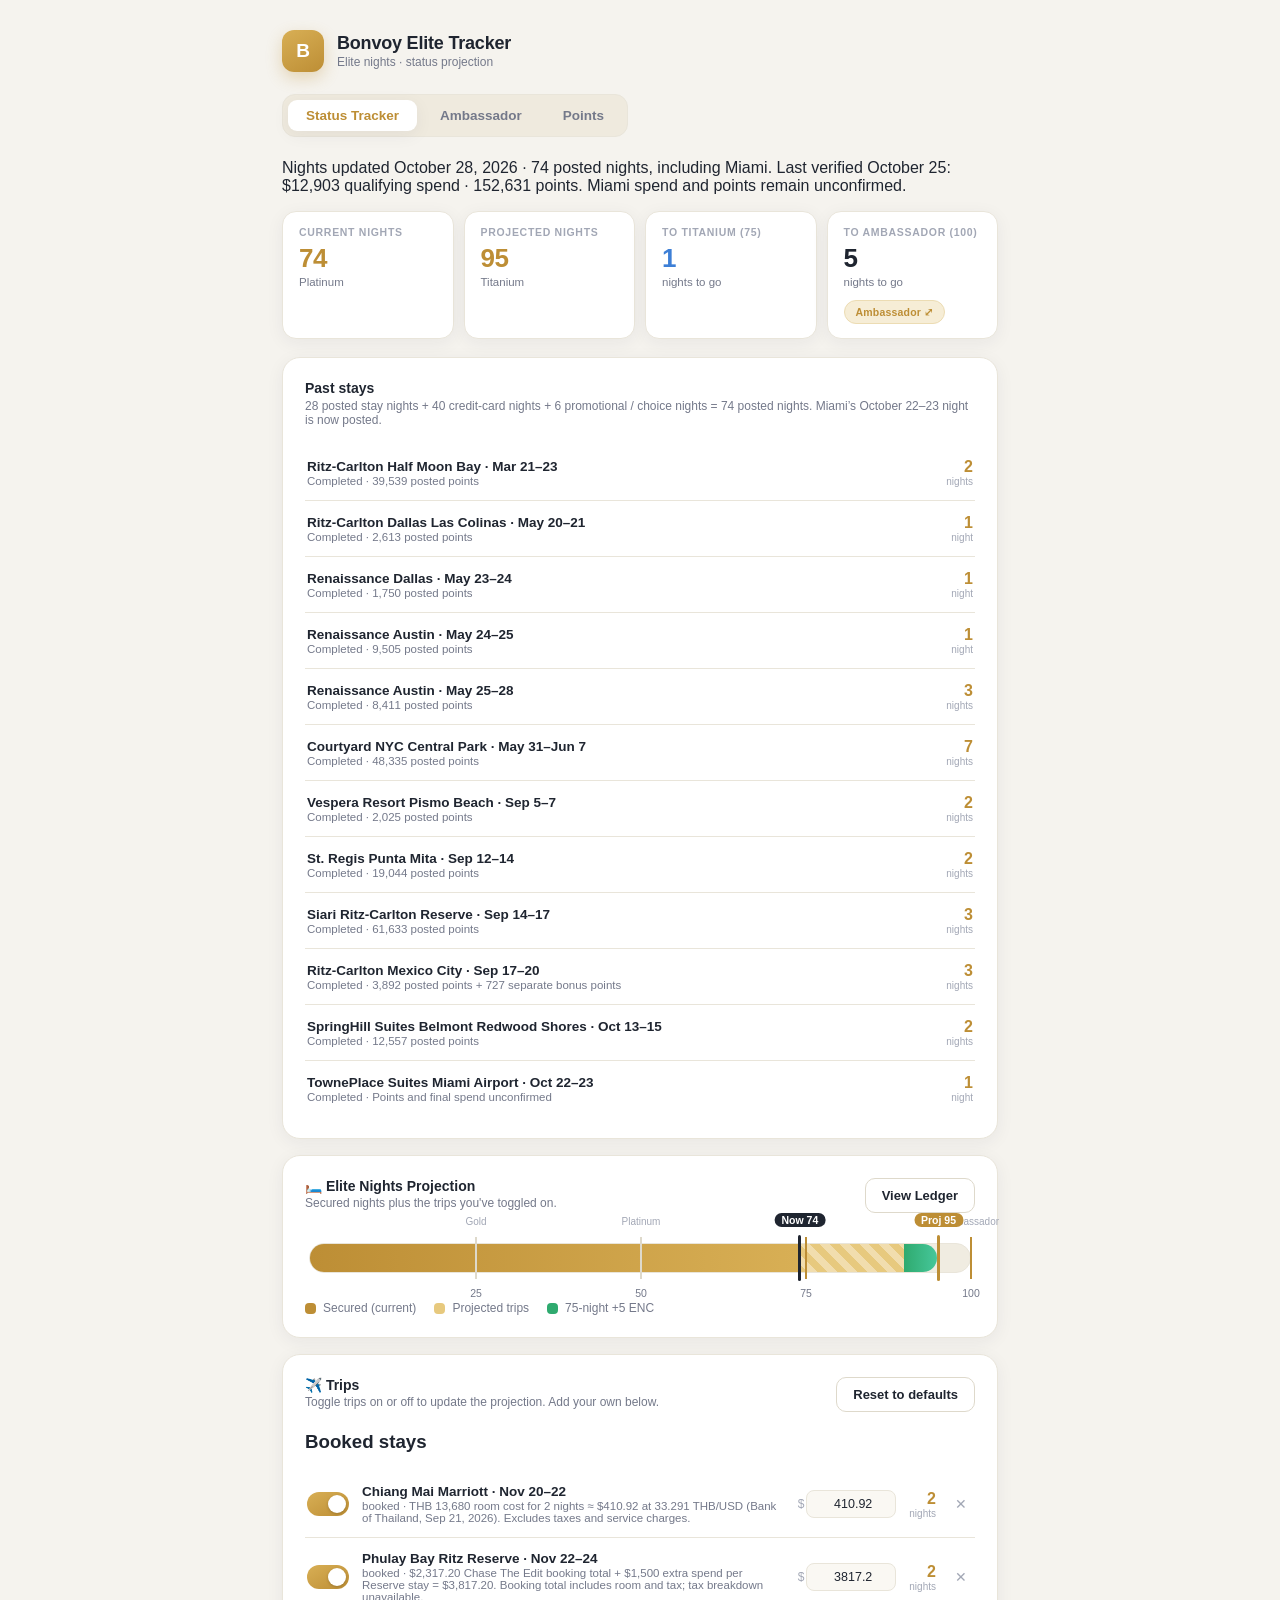
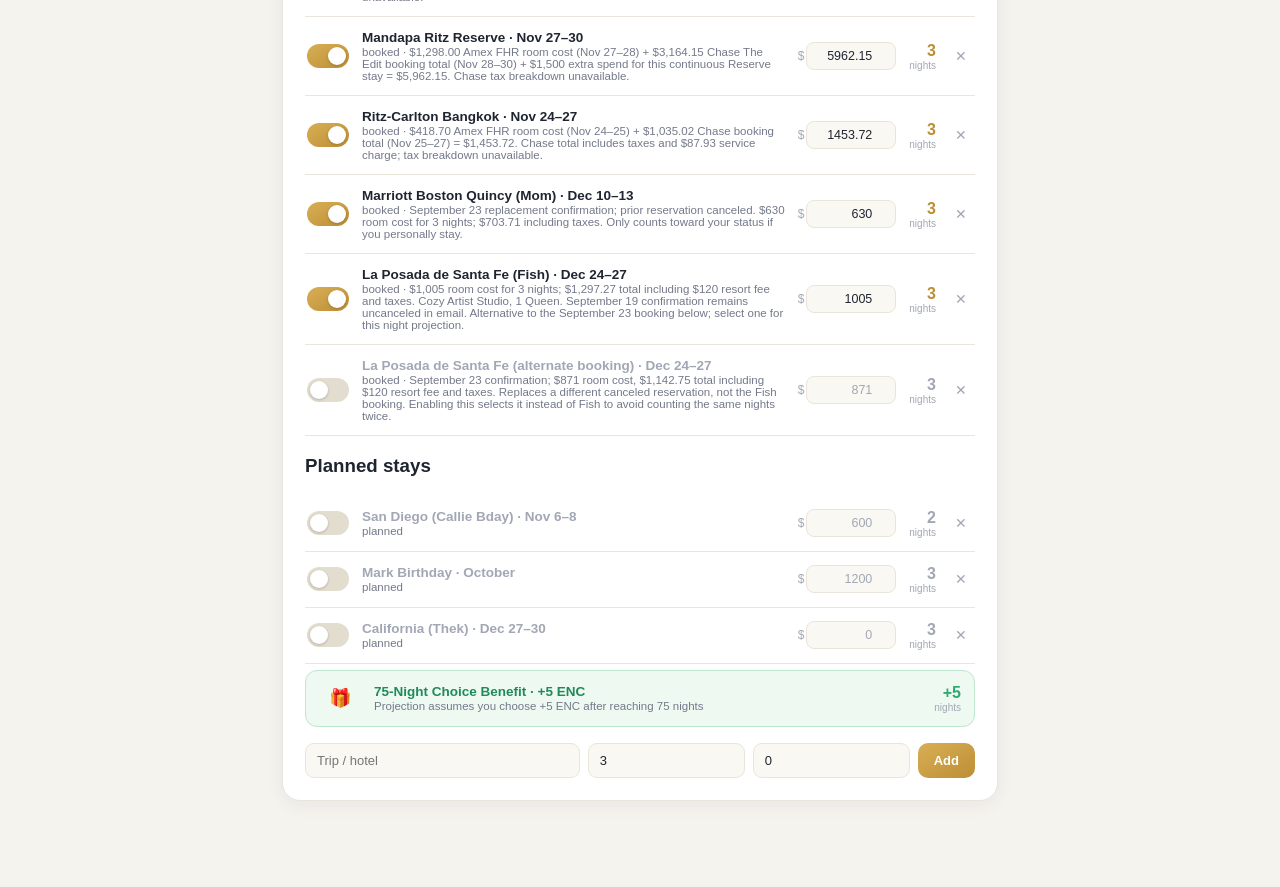
==== commit d388c3f1: "Post Miami elite night and update Bonvoy total to 74" ====
--- a/BonvoyTracker/index.html
+++ b/BonvoyTracker/index.html
@@ -232,11 +232,11 @@
     <button data-tab="points">Points</button>
   </nav>
 
-  <p class="sub">Account verified October 25, 2026 · 73 posted nights · $12,903 qualifying spend · 152,631 points. Miami checkout confirmed October 23; its night, spend, and points are still pending posting.</p>
+  <p class="sub">Nights updated October 28, 2026 · 74 posted nights, including Miami. Last verified October 25: $12,903 qualifying spend · 152,631 points. Miami spend and points remain unconfirmed.</p>
   <!-- PROJECTION -->
   <section class="view active" id="view-projection">
     <div class="stats" id="proj-stats"></div>
-    <div class="card"><h2>Past stays</h2><p class="sub">27 posted stay nights + 40 credit-card nights + 6 promotional / choice nights = 73 posted nights. Miami adds 1 completed night awaiting posting and is included in the projection below.</p><div id="past-stays"></div></div>
+    <div class="card"><h2>Past stays</h2><p class="sub">28 posted stay nights + 40 credit-card nights + 6 promotional / choice nights = 74 posted nights. Miami’s October 22–23 night is now posted.</p><div id="past-stays"></div></div>
 
     <div class="card">
       <div class="head-row">
@@ -346,7 +346,7 @@
 const money = n => '$'+Number(n||0).toLocaleString();
 function statusFor(n){ if(n>=100)return'Ambassador'; if(n>=75)return'Titanium'; if(n>=50)return'Platinum'; if(n>=25)return'Gold'; if(n>=10)return'Silver'; return'Member'; }
 
-// Historical defaults are reconciled by the October 25 account migration below. Completed-stay spend is editable & persisted;
+// Historical defaults are reconciled by the account migrations below. Completed-stay spend is editable & persisted;
 // hotel-stay spends below are pre-filled ESTIMATES you can adjust.
 function defaultSecured(){return[
   {id:'cc1', status:'creditcard', label:'Bonvoy Brilliant (+25 ENC)', nights:25, spend:0, editable:false},
@@ -522,6 +522,7 @@
   const onTrips = TRIPS.filter(t=>t.on);
   const tripNights = onTrips.reduce((s,t)=>s+Number(t.nights||0),0);
   const tripSpend  = onTrips.reduce((s,t)=>s+Number(t.spend||0),0);
+  const pendingSpend = SECURED.filter(e=>e.postingPending).reduce((s,e)=>s+Number(e.spend||0),0);
   const baseProjected = securedNights() + tripNights;   // before the 75-night benefit
   const bonus75 = baseProjected >= 75 ? 5 : 0;          // +5 ENC unlocked at 75 projected nights
   return {
@@ -530,7 +531,7 @@
     bonus75,
     projected: baseProjected + bonus75,
     securedSpend: QUAL,
-    projectedSpend: QUAL + tripSpend,
+    projectedSpend: QUAL + pendingSpend + tripSpend,
   };
 }
 
@@ -621,9 +622,10 @@
   const onTrips=TRIPS.filter(t=>t.on);
   let bd='';
   if(c.securedSpend>0) bd+=`<div class="bd-row"><span>Qualifying spend to date</span><span>${money(c.securedSpend)}</span></div>`;
+  SECURED.filter(e=>e.postingPending).forEach(e=>{ bd+=`<div class="bd-row"><span>${e.label} · spend unconfirmed</span><span>${money(e.spend)}</span></div>`; });
   onTrips.forEach(t=>{ bd+=`<div class="bd-row ${t.spend?'':'zero'}"><span>${t.name}</span><span>${money(t.spend)}</span></div>`; });
   if(!onTrips.length && c.securedSpend===0) bd=`<div class="bd-row zero"><span>No projected trips turned on</span><span>—</span></div>`;
-  $('#amb-breakdown').innerHTML=`<div class="bd"><div class="bd-h">Projected spend from trips turned on</div>${bd}
+  $('#amb-breakdown').innerHTML=`<div class="bd"><div class="bd-h">Projected qualifying spend</div>${bd}
     <div class="bd-row total"><span>Projected total</span><span>${money(c.projectedSpend)}</span></div></div>`;
 
   const nightsOk=c.projected>=100, spendOk=c.projectedSpend>=AMB_SPEND;
@@ -656,10 +658,11 @@
   const build=(arr,phase)=>arr.map(e=>{
     const tier=e.tier||PTS.tier, cardKey=e.card||PTS.card, cmult=CARD_MULT[cardKey], spend=Number(e.spend)||0;
     const base=spend*(Number(e.baseRate)||baseRate), elite=Math.round(base*TIER_BONUS[tier]), card=['brilliant','business'].includes(cardKey)?spend*cmult:0;
-    return {id:e.id, name:e.name||e.label, spend, tier, cardKey, base, elite, card, total:e.actualPoints!==undefined?e.actualPoints:base+elite+card, actual:e.actualPoints!==undefined, phase, pending:e.status==='completedpending'};
+    return {id:e.id, name:e.name||e.label, spend, tier, cardKey, base, elite, card, total:e.actualPoints!==undefined?e.actualPoints:base+elite+card, actual:e.actualPoints!==undefined, phase, pending:e.status==='completedpending'||e.postingPending};
   });
   const earnedRows=build(SECURED.filter(e=>e.status==='completed'&&e.actualPoints!==undefined),'earned');
-  const projRows=build(TRIPS.filter(t=>t.on&&Number(t.spend)>0),'projected');
+  const pendingStays=SECURED.filter(e=>e.postingPending&&e.actualPoints===undefined&&Number(e.spend)>0);
+  const projRows=build(pendingStays.concat(TRIPS.filter(t=>t.on&&Number(t.spend)>0)),'projected');
   const rows=earnedRows.concat(projRows);
   const promos=PTS.promos||[];
   const promoPts=promos.reduce((s,p)=>s+Number(p.pts||0),0);
@@ -828,6 +831,24 @@
   save(); saveSecured(); saveQual(); savePts();
   localStorage.setItem('bonvoy_mig_account_20261025','1');
 }
+// Miami's elite night is confirmed; keep unconfirmed spend and points projected.
+if(localStorage.getItem('bonvoy_mig_miami_night_20261028')!=='1'){
+  const miamiTrip=TRIPS.find(t=>t.id==='miami_oct');
+  const miamiStay=SECURED.find(e=>e.id==='miami_oct');
+  const postedMiami={
+    ...miamiTrip, ...miamiStay, id:'miami_oct', status:'completed',
+    label:'TownePlace Suites Miami Airport · Oct 22–23', nights:1,
+    spend:miamiStay?.spend??miamiTrip?.spend??129, baseRate:5,
+    redemptionPoints:0, editable:true, postingPending:true,
+    note:'One elite night confirmed posted October 28, 2026. October 23 folio: $129 room cost; $145.77 including taxes. Qualifying spend and points remain unconfirmed; estimates are retained until reconciled.'
+  };
+  delete postedMiami.on;
+  if(miamiStay) Object.assign(miamiStay,postedMiami);
+  else SECURED.push(postedMiami);
+  TRIPS=TRIPS.filter(t=>t.id!=='miami_oct');
+  save(); saveSecured();
+  localStorage.setItem('bonvoy_mig_miami_night_20261028','1');
+}
 save(); saveSecured();
 render();
 </script>
